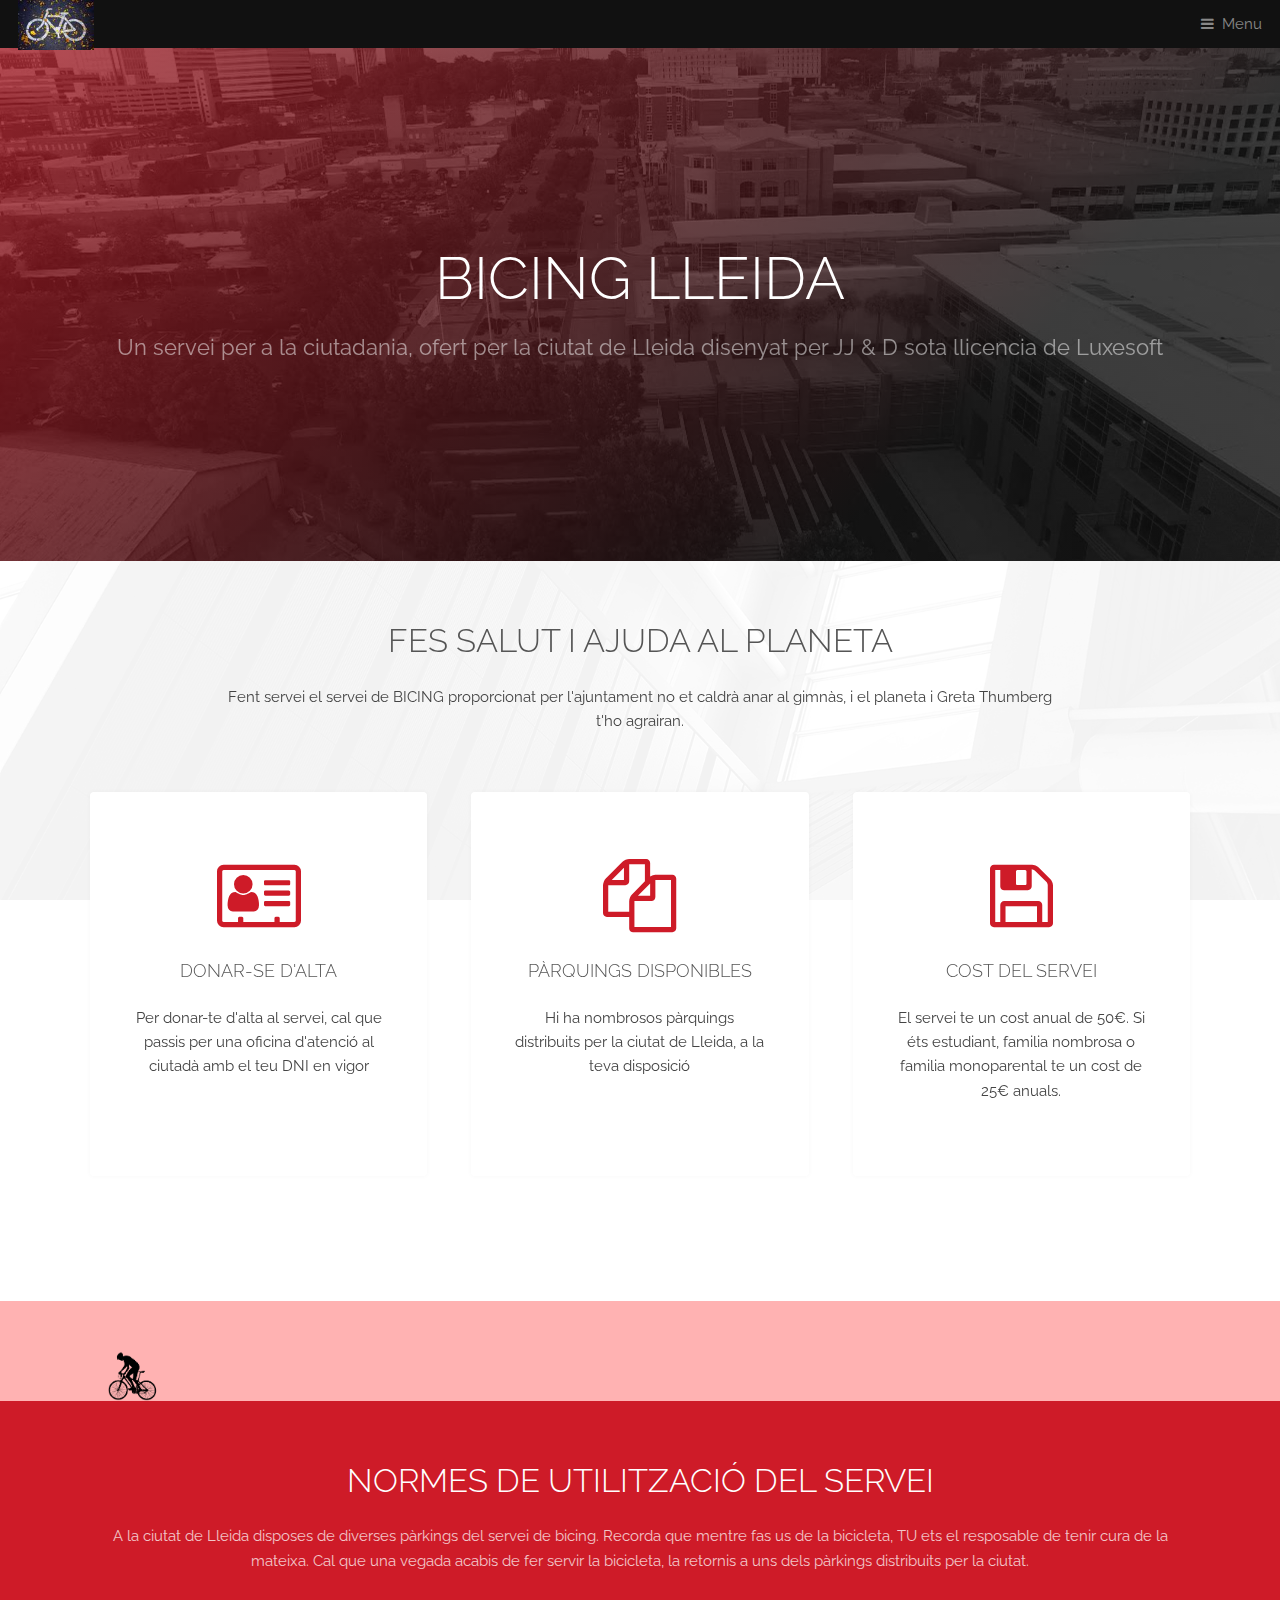
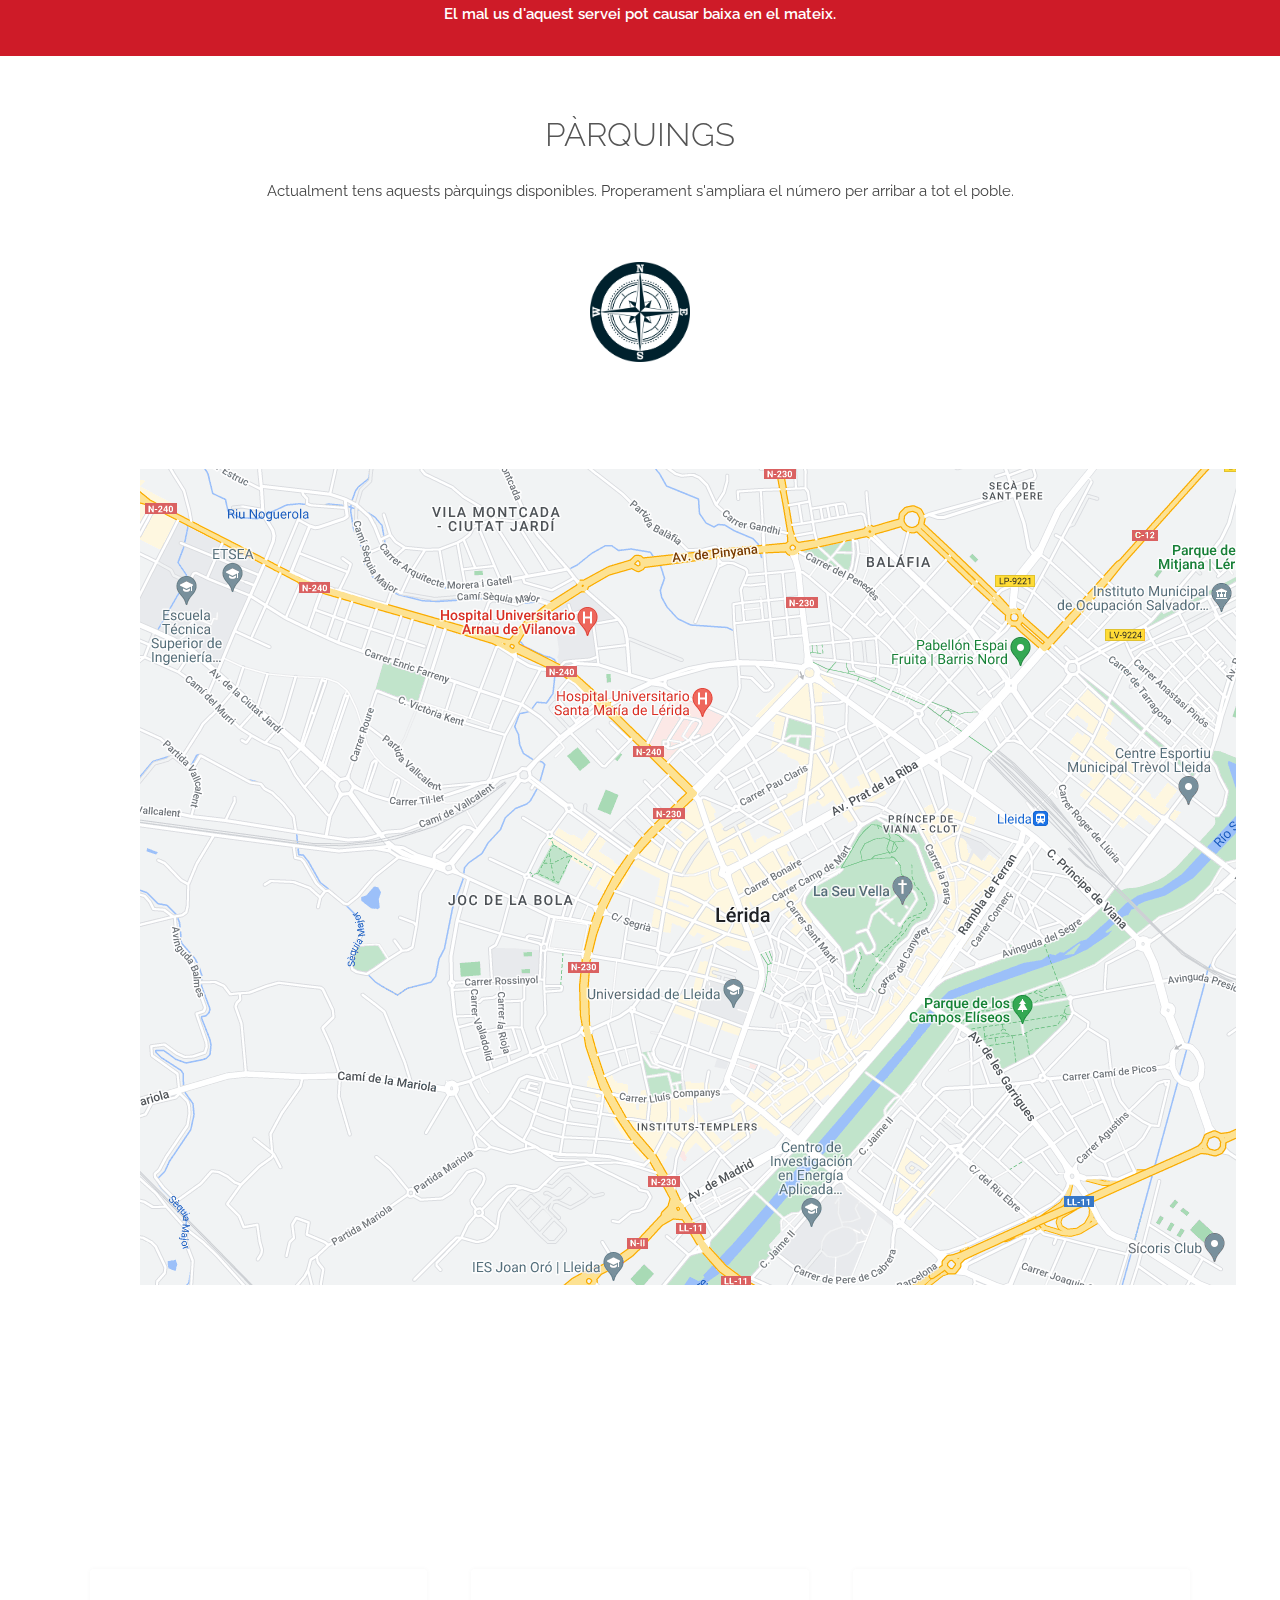
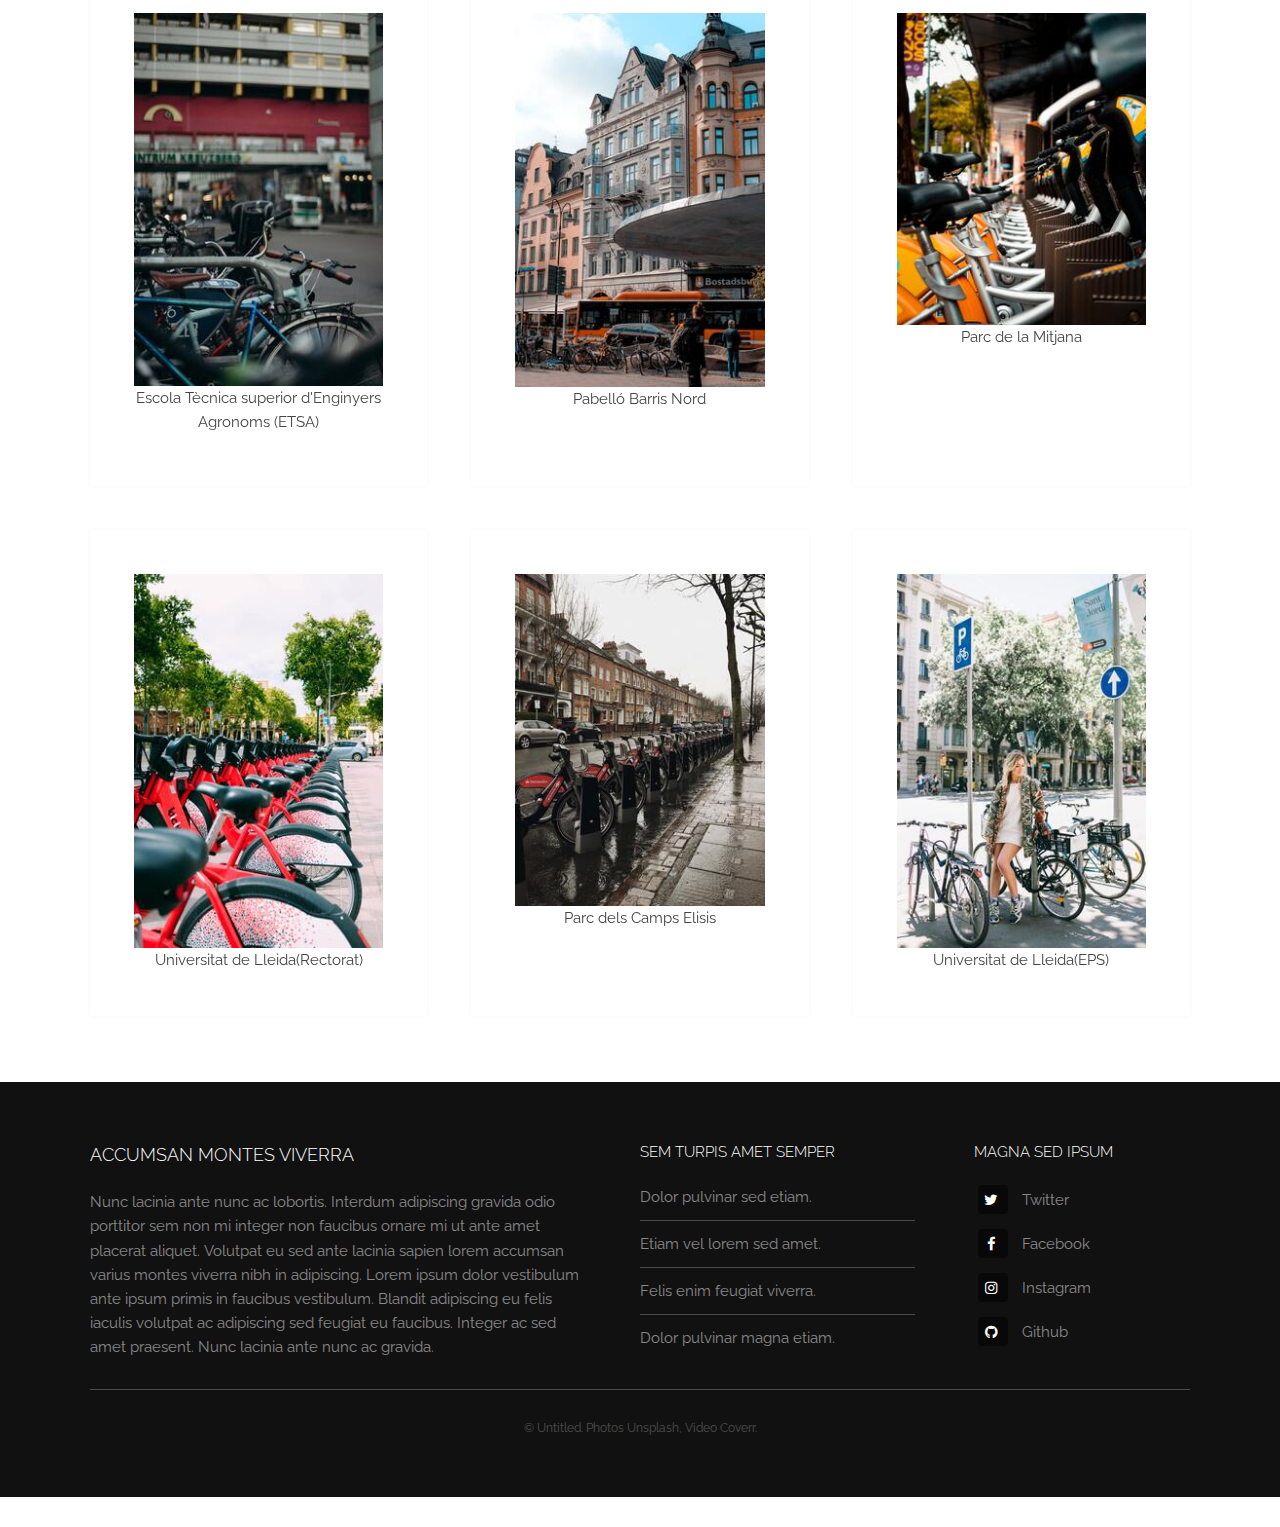
==== Industrious/index.html @ e955610b "canvi margin" ====
<!DOCTYPE HTML>
<!--
	Industrious by TEMPLATED
	templated.co @templatedco
	Released for free under the Creative Commons Attribution 3.0 license (templated.co/license)
-->
<html>
	<head>
		<title>BICING LLEIDA</title>
		<meta charset="utf-8" />
		<meta name="viewport" content="width=device-width, initial-scale=1, user-scalable=no" />
		<meta name="description" content="" />
		<meta name="keywords" content="" />
		<link rel="stylesheet" href="assets/css/main.css" />
	</head>
	<body class="is-preload" onmousemove="moure(event)" >

		<!-- Header -->
			<header id="header">
				<a class="logo" href="index.html"><img src="images/logo1.jpg" height="50px"/></a>
				
				<nav>
					<a href="#menu">Menu</a>
				</nav>
			</header>
			


		<!-- Nav -->
			<nav id="menu">
				<ul class="links">
					<li><a href=#banner>Inici</a></li>
					<li><a href="#desc">Descripció</a></li>
					<li><a href="#cta">Normes</a></li>
					<li><a href="#parking">Pàrkings</a></li>
				</ul>
			</nav>

		<!-- Banner -->
			<section id="banner">
				<div class="inner">
					<h1>BICING LLEIDA</h1>
					<p>Un servei per a la ciutadania, ofert per la ciutat de Lleida disenyat per JJ & D sota llicencia de Luxesoft</p>
				</div>
				<video autoplay loop muted playsinline src="images/banner.mp4"></video>
			</section>

		<!-- Highlights -->
			<section class="wrapper" id="desc">
				<div class="inner">
					<header class="special">
						<h2>FES SALUT I AJUDA AL PLANETA</h2>
						<p>Fent servei el servei de BICING proporcionat per l'ajuntament no et caldrà anar al gimnàs, i el planeta i Greta Thumberg t'ho agrairan.</p>
					</header>
					<div class="highlights">
						<section>
							<div class="content">
								<header>
									<a href="#" class="icon fa-vcard-o"><span class="label">Icon</span></a>
									<h3>DONAR-SE D'ALTA</h3>
								</header>
								<p>Per donar-te d'alta al servei, cal que passis per una oficina d'atenció al ciutadà amb el teu DNI en vigor</p>
							</div>
						</section>
						<section>
							<div class="content">
								<header>
									<a href="#" class="icon fa-files-o"><span class="label">Icon</span></a>
									<h3>PÀRQUINGS DISPONIBLES</h3>
								</header>
								<p>Hi ha nombrosos pàrquings distribuits per la ciutat de Lleida, a la teva disposició</p>
							</div>
						</section>
						<section>
							<div class="content">
								<header>
									<a href="#" class="icon fa-floppy-o"><span class="label">Icon</span></a>
									<h3>COST DEL SERVEI</h3>
								</header>
								<p>El servei te un cost anual de 50€. Si éts estudiant, familia nombrosa o familia monoparental te un cost de 25€ anuals.</p>
							</div>
						</section>
						
					</div>
				</div>
			</section>

		<!-- CTA -->
			
	
				
			
			<section  class="wrapper">
				<div class="bici">
					
					<img src="images/pngwing.com.png" height="50px" id="bici">
				</div>
			<section id="cta" class="wrapper">
				
				<div class="inner">
					<h2>NORMES DE UTILITZACIÓ DEL SERVEI</h2>
					<p>A la ciutat de Lleida disposes de diverses pàrkings del servei de bicing. Recorda que mentre fas us de la bicicleta, TU ets el resposable de tenir cura de la mateixa. Cal que una vegada acabis de fer servir la bicicleta, la retornis a uns dels pàrkings distribuits per la ciutat. </p>
					<strong>El mal us d'aquest servei pot causar baixa en el mateix.</strong>
				</div>
			</section>

		<!-- Testimonials -->
			<section class="wrapper" id="parking">
				<div class="inner" id="mirar">
					<header class="special">
						<h2>Pàrquings</h2>
						<p>Actualment tens aquests pàrquings disponibles. Properament s'ampliara el número per arribar a tot el poble.</p>
					</header>
					


				
					<!-- Bruixola  -->
					<div class='center-screen'>
						<div id="compass">
							<img src="images/compass.png" height="100px" width="100px" id="fotocompass">
							<script>
								var imagen = document.getElementById('fotocompass');
							
								window.addEventListener('mousemove', function(event) {
								  var x = event.clientX - imagen.offsetLeft - imagen.offsetWidth/2;
								  var y = event.clientY - imagen.offsetTop - imagen.offsetHeight/2;
							
								  var angulo = Math.atan2(y, x) * 180 / Math.PI;
								  imagen.style.transform = 'rotate(' + angulo + 'deg)';
								});
							  </script>
						</div>
					</div>


					<div class="center-screen" style="margin: 100px;">
						<div class="container">
							<img class="img1" src="images/mapabuit.png">
							<img class="img2" src="images/mapaparquings.png">
							<img class="crossfade" src="images/mapaparquings.png">
						  </div>
						  
						  <!-- JavaScript code -->
						  <script>
							const container = document.querySelector('.container');
							const img1 = container.querySelector('.img1');
							const img2 = container.querySelector('.img2');
							const crossfade = container.querySelector('.crossfade');
							const originalSrc = crossfade.src;
							const newSrc = 'images/mapaparquings.';
						  
							container.addEventListener('mouseenter', function() {
							  img1.style.opacity = 0;
							  img2.style.opacity = 1;
							});
						  
							container.addEventListener('mouseleave', function() {
							  img1.style.opacity = 1;
							  img2.style.opacity = 0;
							  setTimeout(function() {
								if (img1.style.opacity == 0) {
								  crossfade.src = newSrc;
								} else {
								  crossfade.src = originalSrc;
								}
							  }, 250);
							});
						  </script>
					</div>

					<div class="testimonials">
						<section>
							<div class="content">
								
								<div class="image1">
									
									<img src="images/pexels-cottonbro-studio-4542841.jpg" alt="" />
									<div class="overlay"></div>
								
								<div class="author">
									
								</div>
								<p style="text-align: center;">Escola Tècnica superior d'Enginyers Agronoms (ETSA)</p>
							</div>
						</section>
						<section>
							<div class="content">
								
								<div class="image2">
									<img src="images/pexels-alexey-makarov-2385879.jpg" alt="" />
								
								<div class="author">
										
								</div>
								<p style="text-align: center;">Pabelló Barris Nord</p>
							</div>
						</section>
						<section>
							<div class="content">
								
								<div class="image3">
									<img src="images/pexels-nathan-salt-2310261 (1).jpg" alt="" />
								
								<div class="author">
									
								</div>
								<p style="text-align: center;">Parc de la Mitjana</p>
							</div>
						</section>
						<section>
							<div class="content">
								
								<div class="image4">
									<img src="images/pexels-adrien-olichon-2736216.jpg" alt="" />
								
								<div class="author">
									
								</div>
								<p style="text-align: center;">Universitat de Lleida(Rectorat)</p>
							</div>
						</section>
						<section>
							<div class="content">
								
								<div class="image5">
									<img src="images/pexels-lina-kivaka-1458742.jpg" alt="" />
								
								<div class="author">
										
								</div>
								<p style="text-align: center;">Parc dels Camps Elisis</p>
							</div>
						</section>
						<section>
							<div class="content">
								
								<div class="image6">
									<img src="images/pexels-leeloo-thefirst-5026486.jpg" alt="" />
								
								<div class="author">
									
								</div>
								<p style="text-align: center;">Universitat de Lleida(EPS)</p>
							</div>
						</section>
					</div>
				</div>
			</section>

		<!-- Footer -->
			<footer id="footer">
				<div class="inner">
					<div class="content">
						<section>
							<h3>Accumsan montes viverra</h3>
							<p>Nunc lacinia ante nunc ac lobortis. Interdum adipiscing gravida odio porttitor sem non mi integer non faucibus ornare mi ut ante amet placerat aliquet. Volutpat eu sed ante lacinia sapien lorem accumsan varius montes viverra nibh in adipiscing. Lorem ipsum dolor vestibulum ante ipsum primis in faucibus vestibulum. Blandit adipiscing eu felis iaculis volutpat ac adipiscing sed feugiat eu faucibus. Integer ac sed amet praesent. Nunc lacinia ante nunc ac gravida.</p>
						</section>
						<section>
							<h4>Sem turpis amet semper</h4>
							<ul class="alt">
								<li><a href="#">Dolor pulvinar sed etiam.</a></li>
								<li><a href="#">Etiam vel lorem sed amet.</a></li>
								<li><a href="#">Felis enim feugiat viverra.</a></li>
								<li><a href="#">Dolor pulvinar magna etiam.</a></li>
							</ul>
						</section>
						<section>
							<h4>Magna sed ipsum</h4>
							<ul class="plain">
								<li><a href="#"><i class="icon fa-twitter">&nbsp;</i>Twitter</a></li>
								<li><a href="#"><i class="icon fa-facebook">&nbsp;</i>Facebook</a></li>
								<li><a href="#"><i class="icon fa-instagram">&nbsp;</i>Instagram</a></li>
								<li><a href="#"><i class="icon fa-github">&nbsp;</i>Github</a></li>
							</ul>
						</section>
					</div>
					<div class="copyright">
						&copy; Untitled. Photos <a href="https://unsplash.co">Unsplash</a>, Video <a href="https://coverr.co">Coverr</a>.
					</div>
				</div>
			</footer>

		<!-- Scripts -->
			<script src="assets/js/jquery.min.js"></script>
			<script src="assets/js/browser.min.js"></script>
			<script src="assets/js/breakpoints.min.js"></script>
			<script src="assets/js/util.js"></script>
			<script src="assets/js/bike.js"></script>
			<script src="assets/js/main.js"></script>

	</body>
</html>
---- Industrious/assets/css/main.css ----
@import url(font-awesome.min.css);
@import url("https://fonts.googleapis.com/css?family=Raleway:200,300,400,500,600");
/*
	Industrious by TEMPLATED
	templated.co @templatedco
	Released for free under the Creative Commons Attribution 3.0 license (templated.co/license)
*/
/* Basic */
@-ms-viewport {
  width: device-width; }
body {
  -ms-overflow-style: scrollbar; }

@media screen and (max-width: 480px) {
  html, body {
    min-width: 320px; } }
html {
  box-sizing: border-box; }

*, *:before, *:after {
  box-sizing: inherit; }

body {
  background: #ffffff; }
  body.is-preload *, body.is-preload *:before, body.is-preload *:after {
    -moz-animation: none !important;
    -webkit-animation: none !important;
    -ms-animation: none !important;
    animation: none !important;
    -moz-transition: none !important;
    -webkit-transition: none !important;
    -ms-transition: none !important;
    transition: none !important; }

html, body, div, span, applet, object,
iframe, h1, h2, h3, h4, h5, h6, p, blockquote,
pre, a, abbr, acronym, address, big, cite,
code, del, dfn, em, img, ins, kbd, q, s, samp,
small, strike, strong, sub, sup, tt, var, b,
u, i, center, dl, dt, dd, ol, ul, li, fieldset,
form, label, legend, table, caption, tbody,
tfoot, thead, tr, th, td, article, aside,
canvas, details, embed, figure, figcaption,
footer, header, hgroup, menu, nav, output, ruby,
section, summary, time, mark, audio, video {
  margin: 0;
  padding: 0;
  border: 0;
  font-size: 100%;
  font: inherit;
  vertical-align: baseline; }

article, aside, details, figcaption, figure,
footer, header, hgroup, menu, nav, section {
  display: block; }

body {
  line-height: 1; }

ol, ul {
  list-style: none; }

blockquote, q {
  quotes: none; }
  blockquote:before, blockquote:after, q:before, q:after {
    content: '';
    content: none; }

table {
  border-collapse: collapse;
  border-spacing: 0; }

body {
  -webkit-text-size-adjust: none; }

mark {
  background-color: transparent;
  color: inherit; }

input::-moz-focus-inner {
  border: 0;
  padding: 0; }

input, select, textarea {
  -moz-appearance: none;
  -webkit-appearance: none;
  -ms-appearance: none;
  appearance: none; }

/* Typography */
html {
  font-size: 13pt; }
  @media screen and (max-width: 1680px) {
    html {
      font-size: 11pt; } }
  @media screen and (max-width: 980px) {
    html {
      font-size: 12pt; } }
  @media screen and (max-width: 480px) {
    html {
      font-size: 11pt; } }

body {
  background-color: #ffffff;
  color: #444444; }

body, input, select, textarea {
  font-family: "Raleway", Arial, Helvetica, sans-serif;
  font-weight: 400;
  font-size: 1rem;
  line-height: 1.65; }

a {
  -moz-transition: color 0.2s ease-in-out;
  -webkit-transition: color 0.2s ease-in-out;
  -ms-transition: color 0.2s ease-in-out;
  transition: color 0.2s ease-in-out;
  text-decoration: underline; }
  a:hover {
    text-decoration: none; }

strong, b {
  font-weight: 600; }

em, i {
  font-style: italic; }

p {
  margin: 0 0 2rem 0; }

header.special {
  text-align: center;
  margin-bottom: 4rem; }
  header.special p {
    max-width: 75%;
    margin-left: auto;
    margin-right: auto; }

h1, h2, h3, h4, h5, h6 {
  font-weight: 300;
  line-height: 1.5;
  text-transform: uppercase;
  margin: 0 0 1.5rem 0; }
  h1 a, h2 a, h3 a, h4 a, h5 a, h6 a {
    color: inherit;
    text-decoration: none; }

h1 {
  font-size: 3rem;
  line-height: 1.2; }

h2 {
  font-size: 2.25rem;
  line-height: 1.3; }

h3 {
  font-size: 1.25rem; }

h4 {
  font-size: 1rem; }

h5 {
  font-size: 0.9rem; }

h6 {
  font-size: 0.7rem; }

@media screen and (max-width: 736px) {
  h1 {
    font-size: 2.75rem;
    line-height: 1.3; }

  h2 {
    font-size: 1.75rem;
    line-height: 1.5; }

  h3 {
    font-size: 1.25rem; } }
sub {
  font-size: 0.8rem;
  position: relative;
  top: 0.5rem; }

sup {
  font-size: 0.8rem;
  position: relative;
  top: -0.5rem; }

blockquote {
  border-left: solid 0.5rem;
  font-style: italic;
  margin: 0 0 2rem 0;
  padding: 1rem 0 1rem 2rem; }

code {
  border-radius: 4px;
  border: solid 1px;
  font-family: "Courier New", monospace;
  font-size: 0.9rem;
  margin: 0 0.25rem;
  padding: 0.25rem 0.65rem; }

pre {
  -webkit-overflow-scrolling: touch;
  font-family: "Courier New", monospace;
  font-size: 0.9rem;
  margin: 0 0 2rem 0; }
  pre code {
    display: block;
    line-height: 1.75;
    padding: 1rem 1.5rem;
    overflow-x: auto; }

hr {
  border: 0;
  border-bottom: solid 1px;
  margin: 2rem 0; }
  hr.major {
    margin: 4rem 0; }

input, select, textarea {
  color: #555555; }

a {
  color: #ce1b28; }

strong, b {
  color: #555555; }

h1, h2, h3, h4, h5, h6 {
  color: #555555; }

blockquote {
  border-left-color: rgba(0, 0, 0, 0.25); }

code {
  background: rgba(0, 0, 0, 0.075);
  border-color: rgba(0, 0, 0, 0.25); }

hr {
  border-bottom-color: rgba(0, 0, 0, 0.25); }

/* Inner */
.inner {
  margin: 0 auto;
  width: 75rem;
  max-width: calc(100% - 6rem); }
  @media screen and (max-width: 480px) {
    .inner {
      max-width: calc(100% - 3rem); } }

/* Button */
input[type="submit"],
input[type="reset"],
input[type="button"],
button,
.button {
  -moz-appearance: none;
  -webkit-appearance: none;
  -ms-appearance: none;
  appearance: none;
  -moz-transition: background-color 0.2s ease-in-out, box-shadow 0.2s ease-in-out, color 0.2s ease-in-out;
  -webkit-transition: background-color 0.2s ease-in-out, box-shadow 0.2s ease-in-out, color 0.2s ease-in-out;
  -ms-transition: background-color 0.2s ease-in-out, box-shadow 0.2s ease-in-out, color 0.2s ease-in-out;
  transition: background-color 0.2s ease-in-out, box-shadow 0.2s ease-in-out, color 0.2s ease-in-out;
  border: 0;
  border-radius: 4px;
  cursor: pointer;
  display: inline-block;
  font-weight: 600;
  height: 3.25rem;
  line-height: 3.25rem;
  padding: 0 1.75rem;
  text-align: center;
  text-decoration: none;
  white-space: nowrap; }
  input[type="submit"].small,
  input[type="reset"].small,
  input[type="button"].small,
  button.small,
  .button.small {
    font-size: 0.8rem;
    height: 2.4375rem;
    line-height: 2.4375rem;
    padding: 0 1.25rem; }
  input[type="submit"].large,
  input[type="reset"].large,
  input[type="button"].large,
  button.large,
  .button.large {
    font-size: 1.35rem;
    height: 4.0625rem;
    line-height: 4.0625rem;
    padding: 0 2rem; }
  input[type="submit"].wide,
  input[type="reset"].wide,
  input[type="button"].wide,
  button.wide,
  .button.wide {
    min-width: 13rem; }
  input[type="submit"].icon:before,
  input[type="reset"].icon:before,
  input[type="button"].icon:before,
  button.icon:before,
  .button.icon:before {
    margin-right: 0.5rem; }
  input[type="submit"].fit,
  input[type="reset"].fit,
  input[type="button"].fit,
  button.fit,
  .button.fit {
    width: 100%; }
  input[type="submit"].disabled, input[type="submit"]:disabled,
  input[type="reset"].disabled,
  input[type="reset"]:disabled,
  input[type="button"].disabled,
  input[type="button"]:disabled,
  button.disabled,
  button:disabled,
  .button.disabled,
  .button:disabled {
    pointer-events: none;
    opacity: 0.25; }

input[type="submit"],
input[type="reset"],
input[type="button"],
button,
.button {
  background-color: transparent;
  box-shadow: inset 0 0 0 1px #555555;
  color: #555555 !important; }
  input[type="submit"]:hover,
  input[type="reset"]:hover,
  input[type="button"]:hover,
  button:hover,
  .button:hover {
    box-shadow: inset 0 0 0 1px #ce1b28;
    color: #ce1b28 !important; }
    input[type="submit"]:hover:active,
    input[type="reset"]:hover:active,
    input[type="button"]:hover:active,
    button:hover:active,
    .button:hover:active {
      background-color: rgba(206, 27, 40, 0.25); }
  input[type="submit"].primary,
  input[type="reset"].primary,
  input[type="button"].primary,
  button.primary,
  .button.primary {
    box-shadow: none;
    background-color: #ce1b28;
    color: #ffffff !important; }
    input[type="submit"].primary:hover,
    input[type="reset"].primary:hover,
    input[type="button"].primary:hover,
    button.primary:hover,
    .button.primary:hover {
      background-color: #e2212f;
      box-shadow: none; }
      input[type="submit"].primary:hover:active,
      input[type="reset"].primary:hover:active,
      input[type="button"].primary:hover:active,
      button.primary:hover:active,
      .button.primary:hover:active {
        background-color: #b71824; }

/* Form */
form {
  margin: 0 0 2rem 0; }

input[type="text"],
input[type="password"],
input[type="email"],
input[type="tel"],
input[type="search"],
input[type="url"],
select,
textarea {
  -moz-appearance: none;
  -webkit-appearance: none;
  -ms-appearance: none;
  appearance: none;
  border-radius: 4px;
  border: none;
  border: solid 1px;
  color: inherit;
  display: block;
  outline: 0;
  padding: 0 1rem;
  text-decoration: none;
  width: 100%; }
  input[type="text"]:invalid,
  input[type="password"]:invalid,
  input[type="email"]:invalid,
  input[type="tel"]:invalid,
  input[type="search"]:invalid,
  input[type="url"]:invalid,
  select:invalid,
  textarea:invalid {
    box-shadow: none; }

label {
  display: block;
  font-size: 1rem;
  font-weight: 600;
  margin: 0 0 1rem 0; }

input[type="text"],
input[type="password"],
input[type="email"],
input[type="tel"],
input[type="search"],
input[type="url"] {
  height: 3.25rem; }

select {
  background-size: 1.25rem;
  background-repeat: no-repeat;
  background-position: calc(100% - 1rem) center;
  height: 3.25rem;
  padding-right: 3.25rem;
  text-overflow: ellipsis; }
  select:focus::-ms-value {
    background-color: transparent; }
  select::-ms-expand {
    display: none; }

textarea {
  padding: 0.75rem 1rem; }

input[type="checkbox"],
input[type="radio"] {
  -moz-appearance: none;
  -webkit-appearance: none;
  -ms-appearance: none;
  appearance: none;
  display: block;
  float: left;
  margin-right: -2rem;
  opacity: 0;
  width: 1rem;
  z-index: -1; }
  input[type="checkbox"] + label,
  input[type="radio"] + label {
    text-decoration: none;
    cursor: pointer;
    display: inline-block;
    font-size: 1rem;
    font-weight: 400;
    padding-left: 2.825rem;
    padding-right: 0.875rem;
    position: relative; }
    input[type="checkbox"] + label:before,
    input[type="radio"] + label:before {
      -moz-osx-font-smoothing: grayscale;
      -webkit-font-smoothing: antialiased;
      font-family: FontAwesome;
      font-style: normal;
      font-weight: normal;
      text-transform: none !important; }
    input[type="checkbox"] + label:before,
    input[type="radio"] + label:before {
      border-radius: 4px;
      border: solid 1px;
      content: '';
      display: inline-block;
      height: 1.95rem;
      left: 0;
      line-height: 1.86875rem;
      position: absolute;
      text-align: center;
      top: -0.1625rem;
      width: 1.95rem; }
  input[type="checkbox"]:checked + label:before,
  input[type="radio"]:checked + label:before {
    content: '\f00c'; }

input[type="checkbox"] + label:before {
  border-radius: 4px; }

input[type="radio"] + label:before {
  border-radius: 100%; }

::-webkit-input-placeholder {
  opacity: 1.0; }

:-moz-placeholder {
  opacity: 1.0; }

::-moz-placeholder {
  opacity: 1.0; }

:-ms-input-placeholder {
  opacity: 1.0; }

label {
  color: #555555; }

input[type="text"],
input[type="password"],
input[type="email"],
input[type="tel"],
input[type="search"],
input[type="url"],
select,
textarea {
  background-color: rgba(0, 0, 0, 0.075);
  border-color: rgba(0, 0, 0, 0.25); }
  input[type="text"]:focus,
  input[type="password"]:focus,
  input[type="email"]:focus,
  input[type="tel"]:focus,
  input[type="search"]:focus,
  input[type="url"]:focus,
  select:focus,
  textarea:focus {
    border-color: #ce1b28;
    box-shadow: 0 0 0 1px #ce1b28; }

select {
  background-image: url("data:image/svg+xml;charset=utf8,%3Csvg xmlns='http://www.w3.org/2000/svg' width='40' height='40' preserveAspectRatio='none' viewBox='0 0 40 40'%3E%3Cpath d='M9.4,12.3l10.4,10.4l10.4-10.4c0.2-0.2,0.5-0.4,0.9-0.4c0.3,0,0.6,0.1,0.9,0.4l3.3,3.3c0.2,0.2,0.4,0.5,0.4,0.9 c0,0.4-0.1,0.6-0.4,0.9L20.7,31.9c-0.2,0.2-0.5,0.4-0.9,0.4c-0.3,0-0.6-0.1-0.9-0.4L4.3,17.3c-0.2-0.2-0.4-0.5-0.4-0.9 c0-0.4,0.1-0.6,0.4-0.9l3.3-3.3c0.2-0.2,0.5-0.4,0.9-0.4S9.1,12.1,9.4,12.3z' fill='rgba(0, 0, 0, 0.25)' /%3E%3C/svg%3E"); }
  select option {
    color: #444444;
    background-color: #ffffff; }

input[type="checkbox"] + label,
input[type="radio"] + label {
  color: #444444; }
  input[type="checkbox"] + label:before,
  input[type="radio"] + label:before {
    background: rgba(0, 0, 0, 0.075);
    border-color: rgba(0, 0, 0, 0.25); }
input[type="checkbox"]:checked + label:before,
input[type="radio"]:checked + label:before {
  background-color: #ce1b28;
  border-color: #ce1b28;
  color: #ffffff; }
input[type="checkbox"]:focus + label:before,
input[type="radio"]:focus + label:before {
  border-color: #ce1b28;
  box-shadow: 0 0 0 1px #ce1b28; }

::-webkit-input-placeholder {
  color: #bbbbbb !important; }

:-moz-placeholder {
  color: #bbbbbb !important; }

::-moz-placeholder {
  color: #bbbbbb !important; }

:-ms-input-placeholder {
  color: #bbbbbb !important; }

/* List */
ol {
  list-style: decimal;
  margin: 0 0 2rem 0;
  padding-left: 1.25rem; }
  ol li {
    padding-left: 0.25rem; }

ul {
  list-style: disc;
  margin: 0 0 2rem 0;
  padding-left: 1rem; }
  ul li {
    padding-left: 0.325rem; }
  ul.plain {
    list-style: none;
    padding-left: 0; }
    ul.plain li {
      margin-bottom: 1rem; }
      ul.plain li .icon {
        border-radius: 4px;
        color: #ffffff;
        display: inline-block;
        margin-right: 1rem;
        text-align: center;
        width: 2rem;
        height: 2rem;
        line-height: 2rem;
        background: rgba(0, 0, 0, 0.5); }
  ul.alt {
    list-style: none;
    padding-left: 0; }
    ul.alt li {
      border-top: solid 1px;
      padding: 0.75rem 0; }
      ul.alt li:first-child {
        border-top: 0;
        padding-top: 0; }
      ul.alt li:last-child {
        padding-bottom: 0; }

dl {
  margin: 0 0 2rem 0; }
  dl dt {
    display: block;
    font-weight: 600;
    margin: 0 0 1rem 0; }
  dl dd {
    margin-left: 1.5rem; }

ul.alt li {
  border-top-color: rgba(0, 0, 0, 0.25); }

/* Table */
.table-wrapper {
  -webkit-overflow-scrolling: touch;
  overflow-x: auto; }

table {
  margin: 0 0 2rem 0;
  width: 100%; }
  table tbody tr {
    border: solid 1px;
    border-left: 0;
    border-right: 0; }
  table td {
    padding: 0.75rem 0.75rem; }
  table th {
    font-size: 0.9rem;
    font-weight: 600;
    padding: 0 0.75rem 0.75rem 0.75rem;
    text-align: left; }
  table thead {
    border-bottom: solid 2px; }
  table tfoot {
    border-top: solid 2px; }
  table.alt {
    border-collapse: separate; }
    table.alt tbody tr td {
      border: solid 1px;
      border-left-width: 0;
      border-top-width: 0; }
      table.alt tbody tr td:first-child {
        border-left-width: 1px; }
    table.alt tbody tr:first-child td {
      border-top-width: 1px; }
    table.alt thead {
      border-bottom: 0; }
    table.alt tfoot {
      border-top: 0; }

table tbody tr {
  border-color: rgba(0, 0, 0, 0.25); }
  table tbody tr:nth-child(2n + 1) {
    background-color: rgba(0, 0, 0, 0.075); }
table th {
  color: #555555; }
table thead {
  border-bottom-color: rgba(0, 0, 0, 0.25); }
table tfoot {
  border-top-color: rgba(0, 0, 0, 0.25); }
table.alt tbody tr td {
  border-color: rgba(0, 0, 0, 0.25); }

/* Highlights */
.highlights {
  width: 100%;
  margin: 2.5rem 0;
  display: -moz-flex;
  display: -webkit-flex;
  display: -ms-flex;
  display: flex;
  -moz-flex-wrap: wrap;
  -webkit-flex-wrap: wrap;
  -ms-flex-wrap: wrap;
  flex-wrap: wrap;
  -moz-align-items: -moz-stretch;
  -webkit-align-items: -webkit-stretch;
  -ms-align-items: -ms-stretch;
  align-items: stretch; }
  .highlights > * {
    -moz-flex-shrink: 1;
    -webkit-flex-shrink: 1;
    -ms-flex-shrink: 1;
    flex-shrink: 1;
    -moz-flex-grow: 0;
    -webkit-flex-grow: 0;
    -ms-flex-grow: 0;
    flex-grow: 0; }
  .highlights > * {
    width: 33.3333333333%; }
  .highlights > * {
    padding: 1.5rem;
    width: calc(33.3333333333% + 1rem); }
  .highlights > :nth-child(-n + 3) {
    padding-top: 0; }
  .highlights > :nth-last-child(-n + 3) {
    padding-bottom: 0; }
  .highlights > :nth-child(3n + 1) {
    padding-left: 0; }
  .highlights > :nth-child(3n) {
    padding-right: 0; }
  .highlights > :nth-child(3n + 1),
  .highlights > :nth-child(3n) {
    width: calc(33.3333333333% + -0.5rem); }
  .highlights .content {
    border-radius: 4px;
    height: 100%;
    padding: 3rem;
    text-align: center; }
    .highlights .content .icon {
      font-size: 5rem; }
  .highlights > div > :last-child {
    margin-bottom: 0; }
  @media screen and (max-width: 980px) {
    .highlights > * {
      width: 50%; }
    .highlights > * {
      padding: 1rem;
      width: calc(33.3333333333% + 0.6666666667rem); }
    .highlights > :nth-child(-n + 3) {
      padding-top: 1rem; }
    .highlights > :nth-last-child(-n + 3) {
      padding-bottom: 1rem; }
    .highlights > :nth-child(3n + 1) {
      padding-left: 1rem; }
    .highlights > :nth-child(3n) {
      padding-right: 1rem; }
    .highlights > :nth-child(3n + 1),
    .highlights > :nth-child(3n) {
      padding: 1rem;
      width: calc(50% + 1rem); }
    .highlights > * {
      padding: 1rem;
      width: calc(50% + 1rem); }
    .highlights > :nth-child(-n + 2) {
      padding-top: 0; }
    .highlights > :nth-last-child(-n + 2) {
      padding-bottom: 0; }
    .highlights > :nth-child(2n + 1) {
      padding-left: 0; }
    .highlights > :nth-child(2n) {
      padding-right: 0; }
    .highlights > :nth-child(2n + 1),
    .highlights > :nth-child(2n) {
      width: calc(50% + 0rem); }
    .highlights .content {
      padding: 2rem; } }
  @media screen and (max-width: 736px) {
    .highlights > * {
      width: 100%; }
    .highlights > * {
      padding: 1rem;
      width: calc(33.3333333333% + 0.6666666667rem); }
    .highlights > :nth-child(-n + 3) {
      padding-top: 1rem; }
    .highlights > :nth-last-child(-n + 3) {
      padding-bottom: 1rem; }
    .highlights > :nth-child(3n + 1) {
      padding-left: 1rem; }
    .highlights > :nth-child(3n) {
      padding-right: 1rem; }
    .highlights > :nth-child(3n + 1),
    .highlights > :nth-child(3n) {
      padding: 1rem;
      width: calc(100% + 2rem); }
    .highlights > * {
      padding: 1rem;
      width: calc(50% + 1rem); }
    .highlights > :nth-child(-n + 2) {
      padding-top: 1rem; }
    .highlights > :nth-last-child(-n + 2) {
      padding-bottom: 1rem; }
    .highlights > :nth-child(2n + 1) {
      padding-left: 1rem; }
    .highlights > :nth-child(2n) {
      padding-right: 1rem; }
    .highlights > :nth-child(2n + 1),
    .highlights > :nth-child(2n) {
      padding: 1rem;
      width: calc(100% + 2rem); }
    .highlights > * {
      padding: 1rem;
      width: calc(100% + 2rem); }
    .highlights > :nth-child(-n + 1) {
      padding-top: 0; }
    .highlights > :nth-last-child(-n + 1) {
      padding-bottom: 0; }
    .highlights > :nth-child(1n + 1) {
      padding-left: 0; }
    .highlights > :nth-child(1n) {
      padding-right: 0; }
    .highlights > :nth-child(1n + 1),
    .highlights > :nth-child(1n) {
      width: calc(100% + 1rem); } }

.highlights .content {
  background: #ffffff;
  box-shadow: 0px 0px 4px 1px rgba(0, 0, 0, 0.025); }

/* Testimonials */
.testimonials {
  margin: 2.5rem 0;
  width: 100%;
  display: -moz-flex;
  display: -webkit-flex;
  display: -ms-flex;
  display: flex;
  -moz-flex-wrap: wrap;
  -webkit-flex-wrap: wrap;
  -ms-flex-wrap: wrap;
  flex-wrap: wrap;
  -moz-align-items: -moz-stretch;
  -webkit-align-items: -webkit-stretch;
  -ms-align-items: -ms-stretch;
  align-items: stretch; }
  .testimonials > * {
    -moz-flex-shrink: 1;
    -webkit-flex-shrink: 1;
    -ms-flex-shrink: 1;
    flex-shrink: 1;
    -moz-flex-grow: 0;
    -webkit-flex-grow: 0;
    -ms-flex-grow: 0;
    flex-grow: 0; }
  .testimonials > * {
    width: 33.3333333333%; }
  .testimonials > * {
    padding: 1.5rem;
    width: calc(33.3333333333% + 1rem); }
  .testimonials > :nth-child(-n + 3) {
    padding-top: 0; }
  .testimonials > :nth-last-child(-n + 3) {
    padding-bottom: 0; }
  .testimonials > :nth-child(3n + 1) {
    padding-left: 0; }
  .testimonials > :nth-child(3n) {
    padding-right: 0; }
  .testimonials > :nth-child(3n + 1),
  .testimonials > :nth-child(3n) {
    width: calc(33.3333333333% + -0.5rem); }
  .testimonials .content {
    border-radius: 4px;
    height: 100%;
    padding: 3rem; }
    .testimonials .content .author {
      display: -moz-flex;
      display: -webkit-flex;
      display: -ms-flex;
      display: flex;
      -moz-align-items: center;
      -webkit-align-items: center;
      -ms-align-items: center;
      align-items: center; }
      .testimonials .content .author blockquote {
        margin: 0; }
      .testimonials .content .author .image {
        margin-right: 2rem;
        width: 20%; }
        .testimonials .content .author .image img {
          border-radius: 100%;
          max-width: 100%; }
    .testimonials .content .credit {
      font-size: 0.75rem; }
    .testimonials .content p:last-child {
      margin: 0; }
  .testimonials > div > :last-child {
    margin-bottom: 0; }
  @media screen and (max-width: 980px) {
    .testimonials > * {
      width: 50%; }
    .testimonials > * {
      padding: 1rem;
      width: calc(33.3333333333% + 0.6666666667rem); }
    .testimonials > :nth-child(-n + 3) {
      padding-top: 1rem; }
    .testimonials > :nth-last-child(-n + 3) {
      padding-bottom: 1rem; }
    .testimonials > :nth-child(3n + 1) {
      padding-left: 1rem; }
    .testimonials > :nth-child(3n) {
      padding-right: 1rem; }
    .testimonials > :nth-child(3n + 1),
    .testimonials > :nth-child(3n) {
      padding: 1rem;
      width: calc(50% + 1rem); }
    .testimonials > * {
      padding: 1rem;
      width: calc(50% + 1rem); }
    .testimonials > :nth-child(-n + 2) {
      padding-top: 0; }
    .testimonials > :nth-last-child(-n + 2) {
      padding-bottom: 0; }
    .testimonials > :nth-child(2n + 1) {
      padding-left: 0; }
    .testimonials > :nth-child(2n) {
      padding-right: 0; }
    .testimonials > :nth-child(2n + 1),
    .testimonials > :nth-child(2n) {
      width: calc(50% + 0rem); }
    .testimonials .content {
      padding: 2rem; } }
  @media screen and (max-width: 736px) {
    .testimonials > * {
      width: 100%; }
    .testimonials > * {
      padding: 1rem;
      width: calc(33.3333333333% + 0.6666666667rem); }
    .testimonials > :nth-child(-n + 3) {
      padding-top: 1rem; }
    .testimonials > :nth-last-child(-n + 3) {
      padding-bottom: 1rem; }
    .testimonials > :nth-child(3n + 1) {
      padding-left: 1rem; }
    .testimonials > :nth-child(3n) {
      padding-right: 1rem; }
    .testimonials > :nth-child(3n + 1),
    .testimonials > :nth-child(3n) {
      padding: 1rem;
      width: calc(100% + 2rem); }
    .testimonials > * {
      padding: 1rem;
      width: calc(50% + 1rem); }
    .testimonials > :nth-child(-n + 2) {
      padding-top: 1rem; }
    .testimonials > :nth-last-child(-n + 2) {
      padding-bottom: 1rem; }
    .testimonials > :nth-child(2n + 1) {
      padding-left: 1rem; }
    .testimonials > :nth-child(2n) {
      padding-right: 1rem; }
    .testimonials > :nth-child(2n + 1),
    .testimonials > :nth-child(2n) {
      padding: 1rem;
      width: calc(100% + 2rem); }
    .testimonials > * {
      padding: 1rem;
      width: calc(100% + 2rem); }
    .testimonials > :nth-child(-n + 1) {
      padding-top: 0; }
    .testimonials > :nth-last-child(-n + 1) {
      padding-bottom: 0; }
    .testimonials > :nth-child(1n + 1) {
      padding-left: 0; }
    .testimonials > :nth-child(1n) {
      padding-right: 0; }
    .testimonials > :nth-child(1n + 1),
    .testimonials > :nth-child(1n) {
      width: calc(100% + 1rem); } }

.testimonials .content {
  background: #ffffff;
  box-shadow: 0px 0px 4px 1px rgba(0, 0, 0, 0.025); }
  .testimonials .content .credit strong {
    color: #ce1b28; }

/* Actions */
ul.actions {
  display: -moz-flex;
  display: -webkit-flex;
  display: -ms-flex;
  display: flex;
  cursor: default;
  list-style: none;
  margin-left: -1rem;
  padding-left: 0; }
  ul.actions li {
    padding: 0 0 0 1rem;
    vertical-align: middle; }
  ul.actions.special {
    -moz-justify-content: center;
    -webkit-justify-content: center;
    -ms-justify-content: center;
    justify-content: center;
    width: calc(100% + 1rem); }
  ul.actions.stacked {
    -moz-flex-direction: column;
    -webkit-flex-direction: column;
    -ms-flex-direction: column;
    flex-direction: column;
    margin-left: 0; }
    ul.actions.stacked li {
      padding: 1.3rem 0 0 0; }
      ul.actions.stacked li:first-child {
        padding-top: 0; }
  ul.actions.fit {
    width: calc(100% + 1rem); }
    ul.actions.fit li {
      -moz-flex-grow: 1;
      -webkit-flex-grow: 1;
      -ms-flex-grow: 1;
      flex-grow: 1;
      -moz-flex-shrink: 1;
      -webkit-flex-shrink: 1;
      -ms-flex-shrink: 1;
      flex-shrink: 1;
      width: 100%; }
      ul.actions.fit li > * {
        width: 100%; }
    ul.actions.fit.stacked {
      width: 100%; }
  @media screen and (max-width: 480px) {
    ul.actions:not(.fixed) {
      -moz-flex-direction: column;
      -webkit-flex-direction: column;
      -ms-flex-direction: column;
      flex-direction: column;
      margin-left: 0;
      width: 100% !important; }
      ul.actions:not(.fixed) li {
        -moz-flex-grow: 1;
        -webkit-flex-grow: 1;
        -ms-flex-grow: 1;
        flex-grow: 1;
        -moz-flex-shrink: 1;
        -webkit-flex-shrink: 1;
        -ms-flex-shrink: 1;
        flex-shrink: 1;
        padding: 1rem 0 0 0;
        text-align: center;
        width: 100%; }
        ul.actions:not(.fixed) li > * {
          width: 100%; }
        ul.actions:not(.fixed) li:first-child {
          padding-top: 0; }
        ul.actions:not(.fixed) li input[type="submit"],
        ul.actions:not(.fixed) li input[type="reset"],
        ul.actions:not(.fixed) li input[type="button"],
        ul.actions:not(.fixed) li button,
        ul.actions:not(.fixed) li .button {
          width: 100%; }
          ul.actions:not(.fixed) li input[type="submit"].icon:before,
          ul.actions:not(.fixed) li input[type="reset"].icon:before,
          ul.actions:not(.fixed) li input[type="button"].icon:before,
          ul.actions:not(.fixed) li button.icon:before,
          ul.actions:not(.fixed) li .button.icon:before {
            margin-left: -0.5rem; } }

/* Grid */
.row {
  display: flex;
  flex-wrap: wrap;
  box-sizing: border-box; }
  .row > * {
    box-sizing: border-box; }
  .row.gtr-uniform > * > :last-child {
    margin-bottom: 0; }

.row > .imp {
  order: -1; }
.row > .col-1 {
  width: 8.3333333333%; }
.row > .off-1 {
  margin-left: 8.3333333333%; }
.row > .col-2 {
  width: 16.6666666667%; }
.row > .off-2 {
  margin-left: 16.6666666667%; }
.row > .col-3 {
  width: 25%; }
.row > .off-3 {
  margin-left: 25%; }
.row > .col-4 {
  width: 33.3333333333%; }
.row > .off-4 {
  margin-left: 33.3333333333%; }
.row > .col-5 {
  width: 41.6666666667%; }
.row > .off-5 {
  margin-left: 41.6666666667%; }
.row > .col-6 {
  width: 50%; }
.row > .off-6 {
  margin-left: 50%; }
.row > .col-7 {
  width: 58.3333333333%; }
.row > .off-7 {
  margin-left: 58.3333333333%; }
.row > .col-8 {
  width: 66.6666666667%; }
.row > .off-8 {
  margin-left: 66.6666666667%; }
.row > .col-9 {
  width: 75%; }
.row > .off-9 {
  margin-left: 75%; }
.row > .col-10 {
  width: 83.3333333333%; }
.row > .off-10 {
  margin-left: 83.3333333333%; }
.row > .col-11 {
  width: 91.6666666667%; }
.row > .off-11 {
  margin-left: 91.6666666667%; }
.row > .col-12 {
  width: 100%; }
.row > .off-12 {
  margin-left: 100%; }
.row.gtr-0 {
  margin-top: 0;
  margin-left: 0rem; }
  .row.gtr-0 > * {
    padding: 0 0 0 0rem; }
  .row.gtr-0.gtr-uniform {
    margin-top: 0rem; }
    .row.gtr-0.gtr-uniform > * {
      padding-top: 0rem; }
.row.gtr-25 {
  margin-top: 0;
  margin-left: -0.75rem; }
  .row.gtr-25 > * {
    padding: 0 0 0 0.75rem; }
  .row.gtr-25.gtr-uniform {
    margin-top: -0.75rem; }
    .row.gtr-25.gtr-uniform > * {
      padding-top: 0.75rem; }
.row.gtr-50 {
  margin-top: 0;
  margin-left: -1.5rem; }
  .row.gtr-50 > * {
    padding: 0 0 0 1.5rem; }
  .row.gtr-50.gtr-uniform {
    margin-top: -1.5rem; }
    .row.gtr-50.gtr-uniform > * {
      padding-top: 1.5rem; }
.row {
  margin-top: 0;
  margin-left: -3rem; }
  .row > * {
    padding: 0 0 0 3rem; }
  .row.gtr-uniform {
    margin-top: -3rem; }
    .row.gtr-uniform > * {
      padding-top: 3rem; }
.row.gtr-150 {
  margin-top: 0;
  margin-left: -4.5rem; }
  .row.gtr-150 > * {
    padding: 0 0 0 4.5rem; }
  .row.gtr-150.gtr-uniform {
    margin-top: -4.5rem; }
    .row.gtr-150.gtr-uniform > * {
      padding-top: 4.5rem; }
.row.gtr-200 {
  margin-top: 0;
  margin-left: -6rem; }
  .row.gtr-200 > * {
    padding: 0 0 0 6rem; }
  .row.gtr-200.gtr-uniform {
    margin-top: -6rem; }
    .row.gtr-200.gtr-uniform > * {
      padding-top: 6rem; }

@media screen and (max-width: 1680px) {
  .row {
    display: flex;
    flex-wrap: wrap;
    box-sizing: border-box; }
    .row > * {
      box-sizing: border-box; }
    .row.gtr-uniform > * > :last-child {
      margin-bottom: 0; }

  .row > .imp-xlarge {
    order: -1; }
  .row > .col-1-xlarge {
    width: 8.3333333333%; }
  .row > .off-1-xlarge {
    margin-left: 8.3333333333%; }
  .row > .col-2-xlarge {
    width: 16.6666666667%; }
  .row > .off-2-xlarge {
    margin-left: 16.6666666667%; }
  .row > .col-3-xlarge {
    width: 25%; }
  .row > .off-3-xlarge {
    margin-left: 25%; }
  .row > .col-4-xlarge {
    width: 33.3333333333%; }
  .row > .off-4-xlarge {
    margin-left: 33.3333333333%; }
  .row > .col-5-xlarge {
    width: 41.6666666667%; }
  .row > .off-5-xlarge {
    margin-left: 41.6666666667%; }
  .row > .col-6-xlarge {
    width: 50%; }
  .row > .off-6-xlarge {
    margin-left: 50%; }
  .row > .col-7-xlarge {
    width: 58.3333333333%; }
  .row > .off-7-xlarge {
    margin-left: 58.3333333333%; }
  .row > .col-8-xlarge {
    width: 66.6666666667%; }
  .row > .off-8-xlarge {
    margin-left: 66.6666666667%; }
  .row > .col-9-xlarge {
    width: 75%; }
  .row > .off-9-xlarge {
    margin-left: 75%; }
  .row > .col-10-xlarge {
    width: 83.3333333333%; }
  .row > .off-10-xlarge {
    margin-left: 83.3333333333%; }
  .row > .col-11-xlarge {
    width: 91.6666666667%; }
  .row > .off-11-xlarge {
    margin-left: 91.6666666667%; }
  .row > .col-12-xlarge {
    width: 100%; }
  .row > .off-12-xlarge {
    margin-left: 100%; }
  .row.gtr-0 {
    margin-top: 0;
    margin-left: 0rem; }
    .row.gtr-0 > * {
      padding: 0 0 0 0rem; }
    .row.gtr-0.gtr-uniform {
      margin-top: 0rem; }
      .row.gtr-0.gtr-uniform > * {
        padding-top: 0rem; }
  .row.gtr-25 {
    margin-top: 0;
    margin-left: -0.75rem; }
    .row.gtr-25 > * {
      padding: 0 0 0 0.75rem; }
    .row.gtr-25.gtr-uniform {
      margin-top: -0.75rem; }
      .row.gtr-25.gtr-uniform > * {
        padding-top: 0.75rem; }
  .row.gtr-50 {
    margin-top: 0;
    margin-left: -1.5rem; }
    .row.gtr-50 > * {
      padding: 0 0 0 1.5rem; }
    .row.gtr-50.gtr-uniform {
      margin-top: -1.5rem; }
      .row.gtr-50.gtr-uniform > * {
        padding-top: 1.5rem; }
  .row {
    margin-top: 0;
    margin-left: -3rem; }
    .row > * {
      padding: 0 0 0 3rem; }
    .row.gtr-uniform {
      margin-top: -3rem; }
      .row.gtr-uniform > * {
        padding-top: 3rem; }
  .row.gtr-150 {
    margin-top: 0;
    margin-left: -4.5rem; }
    .row.gtr-150 > * {
      padding: 0 0 0 4.5rem; }
    .row.gtr-150.gtr-uniform {
      margin-top: -4.5rem; }
      .row.gtr-150.gtr-uniform > * {
        padding-top: 4.5rem; }
  .row.gtr-200 {
    margin-top: 0;
    margin-left: -6rem; }
    .row.gtr-200 > * {
      padding: 0 0 0 6rem; }
    .row.gtr-200.gtr-uniform {
      margin-top: -6rem; }
      .row.gtr-200.gtr-uniform > * {
        padding-top: 6rem; } }
@media screen and (max-width: 1280px) {
  .row {
    display: flex;
    flex-wrap: wrap;
    box-sizing: border-box; }
    .row > * {
      box-sizing: border-box; }
    .row.gtr-uniform > * > :last-child {
      margin-bottom: 0; }

  .row > .imp-large {
    order: -1; }
  .row > .col-1-large {
    width: 8.3333333333%; }
  .row > .off-1-large {
    margin-left: 8.3333333333%; }
  .row > .col-2-large {
    width: 16.6666666667%; }
  .row > .off-2-large {
    margin-left: 16.6666666667%; }
  .row > .col-3-large {
    width: 25%; }
  .row > .off-3-large {
    margin-left: 25%; }
  .row > .col-4-large {
    width: 33.3333333333%; }
  .row > .off-4-large {
    margin-left: 33.3333333333%; }
  .row > .col-5-large {
    width: 41.6666666667%; }
  .row > .off-5-large {
    margin-left: 41.6666666667%; }
  .row > .col-6-large {
    width: 50%; }
  .row > .off-6-large {
    margin-left: 50%; }
  .row > .col-7-large {
    width: 58.3333333333%; }
  .row > .off-7-large {
    margin-left: 58.3333333333%; }
  .row > .col-8-large {
    width: 66.6666666667%; }
  .row > .off-8-large {
    margin-left: 66.6666666667%; }
  .row > .col-9-large {
    width: 75%; }
  .row > .off-9-large {
    margin-left: 75%; }
  .row > .col-10-large {
    width: 83.3333333333%; }
  .row > .off-10-large {
    margin-left: 83.3333333333%; }
  .row > .col-11-large {
    width: 91.6666666667%; }
  .row > .off-11-large {
    margin-left: 91.6666666667%; }
  .row > .col-12-large {
    width: 100%; }
  .row > .off-12-large {
    margin-left: 100%; }
  .row.gtr-0 {
    margin-top: 0;
    margin-left: 0rem; }
    .row.gtr-0 > * {
      padding: 0 0 0 0rem; }
    .row.gtr-0.gtr-uniform {
      margin-top: 0rem; }
      .row.gtr-0.gtr-uniform > * {
        padding-top: 0rem; }
  .row.gtr-25 {
    margin-top: 0;
    margin-left: -0.375rem; }
    .row.gtr-25 > * {
      padding: 0 0 0 0.375rem; }
    .row.gtr-25.gtr-uniform {
      margin-top: -0.375rem; }
      .row.gtr-25.gtr-uniform > * {
        padding-top: 0.375rem; }
  .row.gtr-50 {
    margin-top: 0;
    margin-left: -0.75rem; }
    .row.gtr-50 > * {
      padding: 0 0 0 0.75rem; }
    .row.gtr-50.gtr-uniform {
      margin-top: -0.75rem; }
      .row.gtr-50.gtr-uniform > * {
        padding-top: 0.75rem; }
  .row {
    margin-top: 0;
    margin-left: -1.5rem; }
    .row > * {
      padding: 0 0 0 1.5rem; }
    .row.gtr-uniform {
      margin-top: -1.5rem; }
      .row.gtr-uniform > * {
        padding-top: 1.5rem; }
  .row.gtr-150 {
    margin-top: 0;
    margin-left: -2.25rem; }
    .row.gtr-150 > * {
      padding: 0 0 0 2.25rem; }
    .row.gtr-150.gtr-uniform {
      margin-top: -2.25rem; }
      .row.gtr-150.gtr-uniform > * {
        padding-top: 2.25rem; }
  .row.gtr-200 {
    margin-top: 0;
    margin-left: -3rem; }
    .row.gtr-200 > * {
      padding: 0 0 0 3rem; }
    .row.gtr-200.gtr-uniform {
      margin-top: -3rem; }
      .row.gtr-200.gtr-uniform > * {
        padding-top: 3rem; } }
@media screen and (max-width: 980px) {
  .row {
    display: flex;
    flex-wrap: wrap;
    box-sizing: border-box; }
    .row > * {
      box-sizing: border-box; }
    .row.gtr-uniform > * > :last-child {
      margin-bottom: 0; }

  .row > .imp-medium {
    order: -1; }
  .row > .col-1-medium {
    width: 8.3333333333%; }
  .row > .off-1-medium {
    margin-left: 8.3333333333%; }
  .row > .col-2-medium {
    width: 16.6666666667%; }
  .row > .off-2-medium {
    margin-left: 16.6666666667%; }
  .row > .col-3-medium {
    width: 25%; }
  .row > .off-3-medium {
    margin-left: 25%; }
  .row > .col-4-medium {
    width: 33.3333333333%; }
  .row > .off-4-medium {
    margin-left: 33.3333333333%; }
  .row > .col-5-medium {
    width: 41.6666666667%; }
  .row > .off-5-medium {
    margin-left: 41.6666666667%; }
  .row > .col-6-medium {
    width: 50%; }
  .row > .off-6-medium {
    margin-left: 50%; }
  .row > .col-7-medium {
    width: 58.3333333333%; }
  .row > .off-7-medium {
    margin-left: 58.3333333333%; }
  .row > .col-8-medium {
    width: 66.6666666667%; }
  .row > .off-8-medium {
    margin-left: 66.6666666667%; }
  .row > .col-9-medium {
    width: 75%; }
  .row > .off-9-medium {
    margin-left: 75%; }
  .row > .col-10-medium {
    width: 83.3333333333%; }
  .row > .off-10-medium {
    margin-left: 83.3333333333%; }
  .row > .col-11-medium {
    width: 91.6666666667%; }
  .row > .off-11-medium {
    margin-left: 91.6666666667%; }
  .row > .col-12-medium {
    width: 100%; }
  .row > .off-12-medium {
    margin-left: 100%; }
  .row.gtr-0 {
    margin-top: 0;
    margin-left: 0rem; }
    .row.gtr-0 > * {
      padding: 0 0 0 0rem; }
    .row.gtr-0.gtr-uniform {
      margin-top: 0rem; }
      .row.gtr-0.gtr-uniform > * {
        padding-top: 0rem; }
  .row.gtr-25 {
    margin-top: 0;
    margin-left: -0.375rem; }
    .row.gtr-25 > * {
      padding: 0 0 0 0.375rem; }
    .row.gtr-25.gtr-uniform {
      margin-top: -0.375rem; }
      .row.gtr-25.gtr-uniform > * {
        padding-top: 0.375rem; }
  .row.gtr-50 {
    margin-top: 0;
    margin-left: -0.75rem; }
    .row.gtr-50 > * {
      padding: 0 0 0 0.75rem; }
    .row.gtr-50.gtr-uniform {
      margin-top: -0.75rem; }
      .row.gtr-50.gtr-uniform > * {
        padding-top: 0.75rem; }
  .row {
    margin-top: 0;
    margin-left: -1.5rem; }
    .row > * {
      padding: 0 0 0 1.5rem; }
    .row.gtr-uniform {
      margin-top: -1.5rem; }
      .row.gtr-uniform > * {
        padding-top: 1.5rem; }
  .row.gtr-150 {
    margin-top: 0;
    margin-left: -2.25rem; }
    .row.gtr-150 > * {
      padding: 0 0 0 2.25rem; }
    .row.gtr-150.gtr-uniform {
      margin-top: -2.25rem; }
      .row.gtr-150.gtr-uniform > * {
        padding-top: 2.25rem; }
  .row.gtr-200 {
    margin-top: 0;
    margin-left: -3rem; }
    .row.gtr-200 > * {
      padding: 0 0 0 3rem; }
    .row.gtr-200.gtr-uniform {
      margin-top: -3rem; }
      .row.gtr-200.gtr-uniform > * {
        padding-top: 3rem; } }
@media screen and (max-width: 736px) {
  .row {
    display: flex;
    flex-wrap: wrap;
    box-sizing: border-box; }
    .row > * {
      box-sizing: border-box; }
    .row.gtr-uniform > * > :last-child {
      margin-bottom: 0; }

  .row > .imp-small {
    order: -1; }
  .row > .col-1-small {
    width: 8.3333333333%; }
  .row > .off-1-small {
    margin-left: 8.3333333333%; }
  .row > .col-2-small {
    width: 16.6666666667%; }
  .row > .off-2-small {
    margin-left: 16.6666666667%; }
  .row > .col-3-small {
    width: 25%; }
  .row > .off-3-small {
    margin-left: 25%; }
  .row > .col-4-small {
    width: 33.3333333333%; }
  .row > .off-4-small {
    margin-left: 33.3333333333%; }
  .row > .col-5-small {
    width: 41.6666666667%; }
  .row > .off-5-small {
    margin-left: 41.6666666667%; }
  .row > .col-6-small {
    width: 50%; }
  .row > .off-6-small {
    margin-left: 50%; }
  .row > .col-7-small {
    width: 58.3333333333%; }
  .row > .off-7-small {
    margin-left: 58.3333333333%; }
  .row > .col-8-small {
    width: 66.6666666667%; }
  .row > .off-8-small {
    margin-left: 66.6666666667%; }
  .row > .col-9-small {
    width: 75%; }
  .row > .off-9-small {
    margin-left: 75%; }
  .row > .col-10-small {
    width: 83.3333333333%; }
  .row > .off-10-small {
    margin-left: 83.3333333333%; }
  .row > .col-11-small {
    width: 91.6666666667%; }
  .row > .off-11-small {
    margin-left: 91.6666666667%; }
  .row > .col-12-small {
    width: 100%; }
  .row > .off-12-small {
    margin-left: 100%; }
  .row.gtr-0 {
    margin-top: 0;
    margin-left: 0rem; }
    .row.gtr-0 > * {
      padding: 0 0 0 0rem; }
    .row.gtr-0.gtr-uniform {
      margin-top: 0rem; }
      .row.gtr-0.gtr-uniform > * {
        padding-top: 0rem; }
  .row.gtr-25 {
    margin-top: 0;
    margin-left: -0.3125rem; }
    .row.gtr-25 > * {
      padding: 0 0 0 0.3125rem; }
    .row.gtr-25.gtr-uniform {
      margin-top: -0.3125rem; }
      .row.gtr-25.gtr-uniform > * {
        padding-top: 0.3125rem; }
  .row.gtr-50 {
    margin-top: 0;
    margin-left: -0.625rem; }
    .row.gtr-50 > * {
      padding: 0 0 0 0.625rem; }
    .row.gtr-50.gtr-uniform {
      margin-top: -0.625rem; }
      .row.gtr-50.gtr-uniform > * {
        padding-top: 0.625rem; }
  .row {
    margin-top: 0;
    margin-left: -1.25rem; }
    .row > * {
      padding: 0 0 0 1.25rem; }
    .row.gtr-uniform {
      margin-top: -1.25rem; }
      .row.gtr-uniform > * {
        padding-top: 1.25rem; }
  .row.gtr-150 {
    margin-top: 0;
    margin-left: -1.875rem; }
    .row.gtr-150 > * {
      padding: 0 0 0 1.875rem; }
    .row.gtr-150.gtr-uniform {
      margin-top: -1.875rem; }
      .row.gtr-150.gtr-uniform > * {
        padding-top: 1.875rem; }
  .row.gtr-200 {
    margin-top: 0;
    margin-left: -2.5rem; }
    .row.gtr-200 > * {
      padding: 0 0 0 2.5rem; }
    .row.gtr-200.gtr-uniform {
      margin-top: -2.5rem; }
      .row.gtr-200.gtr-uniform > * {
        padding-top: 2.5rem; } }
@media screen and (max-width: 480px) {
  .row {
    display: flex;
    flex-wrap: wrap;
    box-sizing: border-box; }
    .row > * {
      box-sizing: border-box; }
    .row.gtr-uniform > * > :last-child {
      margin-bottom: 0; }

  .row > .imp-xsmall {
    order: -1; }
  .row > .col-1-xsmall {
    width: 8.3333333333%; }
  .row > .off-1-xsmall {
    margin-left: 8.3333333333%; }
  .row > .col-2-xsmall {
    width: 16.6666666667%; }
  .row > .off-2-xsmall {
    margin-left: 16.6666666667%; }
  .row > .col-3-xsmall {
    width: 25%; }
  .row > .off-3-xsmall {
    margin-left: 25%; }
  .row > .col-4-xsmall {
    width: 33.3333333333%; }
  .row > .off-4-xsmall {
    margin-left: 33.3333333333%; }
  .row > .col-5-xsmall {
    width: 41.6666666667%; }
  .row > .off-5-xsmall {
    margin-left: 41.6666666667%; }
  .row > .col-6-xsmall {
    width: 50%; }
  .row > .off-6-xsmall {
    margin-left: 50%; }
  .row > .col-7-xsmall {
    width: 58.3333333333%; }
  .row > .off-7-xsmall {
    margin-left: 58.3333333333%; }
  .row > .col-8-xsmall {
    width: 66.6666666667%; }
  .row > .off-8-xsmall {
    margin-left: 66.6666666667%; }
  .row > .col-9-xsmall {
    width: 75%; }
  .row > .off-9-xsmall {
    margin-left: 75%; }
  .row > .col-10-xsmall {
    width: 83.3333333333%; }
  .row > .off-10-xsmall {
    margin-left: 83.3333333333%; }
  .row > .col-11-xsmall {
    width: 91.6666666667%; }
  .row > .off-11-xsmall {
    margin-left: 91.6666666667%; }
  .row > .col-12-xsmall {
    width: 100%; }
  .row > .off-12-xsmall {
    margin-left: 100%; }
  .row.gtr-0 {
    margin-top: 0;
    margin-left: 0rem; }
    .row.gtr-0 > * {
      padding: 0 0 0 0rem; }
    .row.gtr-0.gtr-uniform {
      margin-top: 0rem; }
      .row.gtr-0.gtr-uniform > * {
        padding-top: 0rem; }
  .row.gtr-25 {
    margin-top: 0;
    margin-left: -0.3125rem; }
    .row.gtr-25 > * {
      padding: 0 0 0 0.3125rem; }
    .row.gtr-25.gtr-uniform {
      margin-top: -0.3125rem; }
      .row.gtr-25.gtr-uniform > * {
        padding-top: 0.3125rem; }
  .row.gtr-50 {
    margin-top: 0;
    margin-left: -0.625rem; }
    .row.gtr-50 > * {
      padding: 0 0 0 0.625rem; }
    .row.gtr-50.gtr-uniform {
      margin-top: -0.625rem; }
      .row.gtr-50.gtr-uniform > * {
        padding-top: 0.625rem; }
  .row {
    margin-top: 0;
    margin-left: -1.25rem; }
    .row > * {
      padding: 0 0 0 1.25rem; }
    .row.gtr-uniform {
      margin-top: -1.25rem; }
      .row.gtr-uniform > * {
        padding-top: 1.25rem; }
  .row.gtr-150 {
    margin-top: 0;
    margin-left: -1.875rem; }
    .row.gtr-150 > * {
      padding: 0 0 0 1.875rem; }
    .row.gtr-150.gtr-uniform {
      margin-top: -1.875rem; }
      .row.gtr-150.gtr-uniform > * {
        padding-top: 1.875rem; }
  .row.gtr-200 {
    margin-top: 0;
    margin-left: -2.5rem; }
    .row.gtr-200 > * {
      padding: 0 0 0 2.5rem; }
    .row.gtr-200.gtr-uniform {
      margin-top: -2.5rem; }
      .row.gtr-200.gtr-uniform > * {
        padding-top: 2.5rem; } }
/* Icon */
.icon {
  text-decoration: none;
  border-bottom: none;
  position: relative; }
  .icon:before {
    -moz-osx-font-smoothing: grayscale;
    -webkit-font-smoothing: antialiased;
    font-family: FontAwesome;
    font-style: normal;
    font-weight: normal;
    text-transform: none !important; }
  .icon > .label {
    display: none; }

/* Icons */
ul.icons {
  cursor: default;
  list-style: none;
  padding-left: 0; }
  ul.icons li {
    display: inline-block;
    padding: 0 1rem 0 0; }
    ul.icons li:last-child {
      padding-right: 0; }
    ul.icons li .icon:before {
      font-size: 2rem; }

/* Image */
.image {
  border-radius: 4px;
  border: 0;
  display: inline-block;
  position: relative; }
  .image img {
    border-radius: 4px;
    display: block; }
  .image.left, .image.right {
    max-width: 40%; }
    .image.left img, .image.right img {
      width: 100%; }
  .image.left {
    float: left;
    margin: 0 2rem 2rem 0;
    top: 0.25rem; }
  .image.right {
    float: right;
    margin: 0 0 2rem 2rem;
    top: 0.25rem; }
  .image.fit {
    display: block;
    margin: 0 0 2rem 0;
    width: 100%; }
    .image.fit img {
      width: 100%; }
  .image.main {
    display: block;
    margin: 0 0 3rem 0;
    width: 100%; }
    .image.main img {
      width: 100%; }

/* Wrapper */
.wrapper {
  padding: 8rem 0 6rem 0 ;
  position: relative;
  z-index: 1; }
  @media screen and (max-width: 1280px) {
    .wrapper {
      padding: 4rem 0 2rem 0 ; } }
  @media screen and (max-width: 736px) {
    .wrapper {
      padding: 3rem 0 1rem 0 ; } }
  @media screen and (max-width: 480px) {
    .wrapper {
      padding: 2rem 0 0.1rem 0 ; } }

/* Banner */
#banner {
  -ms-flex-align: center;
  -ms-flex-pack: center;
  background-color: #111111;
  color: rgba(255, 255, 255, 0.5);
  -moz-align-items: center;
  -webkit-align-items: center;
  -ms-align-items: center;
  align-items: center;
  display: -moz-flex;
  display: -webkit-flex;
  display: -ms-flex;
  display: flex;
  -moz-justify-content: center;
  -webkit-justify-content: center;
  -ms-justify-content: center;
  justify-content: center;
  background-image: url("../../images/banner.jpg");
  background-position: center;
  background-repeat: no-repeat;
  background-size: cover;
  border-top: 0;
  display: -ms-flexbox;
  height: 35rem !important;
  min-height: 35rem;
  overflow: hidden;
  position: relative;
  text-align: center;
  width: 100%; }
  #banner input, #banner select, #banner textarea {
    color: #ffffff; }
  #banner a {
    color: #ce1b28; }
  #banner strong, #banner b {
    color: #ffffff; }
  #banner h1, #banner h2, #banner h3, #banner h4, #banner h5, #banner h6 {
    color: #ffffff; }
  #banner blockquote {
    border-left-color: rgba(255, 255, 255, 0.25); }
  #banner code {
    background: rgba(255, 255, 255, 0.075);
    border-color: rgba(255, 255, 255, 0.25); }
  #banner hr {
    border-bottom-color: rgba(255, 255, 255, 0.25); }
  #banner input[type="submit"],
  #banner input[type="reset"],
  #banner input[type="button"],
  #banner button,
  #banner .button {
    background-color: transparent;
    box-shadow: inset 0 0 0 1px #ffffff;
    color: #ffffff !important; }
    #banner input[type="submit"]:hover,
    #banner input[type="reset"]:hover,
    #banner input[type="button"]:hover,
    #banner button:hover,
    #banner .button:hover {
      box-shadow: inset 0 0 0 1px #ce1b28;
      color: #ce1b28 !important; }
      #banner input[type="submit"]:hover:active,
      #banner input[type="reset"]:hover:active,
      #banner input[type="button"]:hover:active,
      #banner button:hover:active,
      #banner .button:hover:active {
        background-color: rgba(206, 27, 40, 0.25); }
    #banner input[type="submit"].primary,
    #banner input[type="reset"].primary,
    #banner input[type="button"].primary,
    #banner button.primary,
    #banner .button.primary {
      box-shadow: none;
      background-color: #ce1b28;
      color: #ffffff !important; }
      #banner input[type="submit"].primary:hover,
      #banner input[type="reset"].primary:hover,
      #banner input[type="button"].primary:hover,
      #banner button.primary:hover,
      #banner .button.primary:hover {
        background-color: #e2212f;
        box-shadow: none; }
        #banner input[type="submit"].primary:hover:active,
        #banner input[type="reset"].primary:hover:active,
        #banner input[type="button"].primary:hover:active,
        #banner button.primary:hover:active,
        #banner .button.primary:hover:active {
          background-color: #b71824; }
  #banner label {
    color: #ffffff; }
  #banner input[type="text"],
  #banner input[type="password"],
  #banner input[type="email"],
  #banner input[type="tel"],
  #banner input[type="search"],
  #banner input[type="url"],
  #banner select,
  #banner textarea {
    background-color: rgba(255, 255, 255, 0.075);
    border-color: rgba(255, 255, 255, 0.25); }
    #banner input[type="text"]:focus,
    #banner input[type="password"]:focus,
    #banner input[type="email"]:focus,
    #banner input[type="tel"]:focus,
    #banner input[type="search"]:focus,
    #banner input[type="url"]:focus,
    #banner select:focus,
    #banner textarea:focus {
      border-color: #ce1b28;
      box-shadow: 0 0 0 1px #ce1b28; }
  #banner select {
    background-image: url("data:image/svg+xml;charset=utf8,%3Csvg xmlns='http://www.w3.org/2000/svg' width='40' height='40' preserveAspectRatio='none' viewBox='0 0 40 40'%3E%3Cpath d='M9.4,12.3l10.4,10.4l10.4-10.4c0.2-0.2,0.5-0.4,0.9-0.4c0.3,0,0.6,0.1,0.9,0.4l3.3,3.3c0.2,0.2,0.4,0.5,0.4,0.9 c0,0.4-0.1,0.6-0.4,0.9L20.7,31.9c-0.2,0.2-0.5,0.4-0.9,0.4c-0.3,0-0.6-0.1-0.9-0.4L4.3,17.3c-0.2-0.2-0.4-0.5-0.4-0.9 c0-0.4,0.1-0.6,0.4-0.9l3.3-3.3c0.2-0.2,0.5-0.4,0.9-0.4S9.1,12.1,9.4,12.3z' fill='rgba(255, 255, 255, 0.25)' /%3E%3C/svg%3E"); }
    #banner select option {
      color: rgba(255, 255, 255, 0.5);
      background-color: #111111; }
  #banner input[type="checkbox"] + label,
  #banner input[type="radio"] + label {
    color: rgba(255, 255, 255, 0.5); }
    #banner input[type="checkbox"] + label:before,
    #banner input[type="radio"] + label:before {
      background: rgba(255, 255, 255, 0.075);
      border-color: rgba(255, 255, 255, 0.25); }
  #banner input[type="checkbox"]:checked + label:before,
  #banner input[type="radio"]:checked + label:before {
    background-color: #ce1b28;
    border-color: #ce1b28;
    color: #ffffff; }
  #banner input[type="checkbox"]:focus + label:before,
  #banner input[type="radio"]:focus + label:before {
    border-color: #ce1b28;
    box-shadow: 0 0 0 1px #ce1b28; }
  #banner ::-webkit-input-placeholder {
    color: rgba(255, 255, 255, 0.4) !important; }
  #banner :-moz-placeholder {
    color: rgba(255, 255, 255, 0.4) !important; }
  #banner ::-moz-placeholder {
    color: rgba(255, 255, 255, 0.4) !important; }
  #banner :-ms-input-placeholder {
    color: rgba(255, 255, 255, 0.4) !important; }
  #banner ul.alt li {
    border-top-color: rgba(255, 255, 255, 0.25); }
  #banner table tbody tr {
    border-color: rgba(255, 255, 255, 0.25); }
    #banner table tbody tr:nth-child(2n + 1) {
      background-color: rgba(255, 255, 255, 0.075); }
  #banner table th {
    color: #ffffff; }
  #banner table thead {
    border-bottom-color: rgba(255, 255, 255, 0.25); }
  #banner table tfoot {
    border-top-color: rgba(255, 255, 255, 0.25); }
  #banner table.alt tbody tr td {
    border-color: rgba(255, 255, 255, 0.25); }
  #banner .highlights .content {
    background: #111111;
    box-shadow: 0px 0px 4px 1px rgba(255, 255, 255, 0.025); }
  #banner .testimonials .content {
    background: #111111;
    box-shadow: 0px 0px 4px 1px rgba(255, 255, 255, 0.025); }
    #banner .testimonials .content .credit strong {
      color: #ce1b28; }
  #banner > .inner {
    -moz-transform: scale(1.0);
    -webkit-transform: scale(1.0);
    -ms-transform: scale(1.0);
    transform: scale(1.0);
    -moz-transition: opacity 1s ease, -moz-transform 1s ease;
    -webkit-transition: opacity 1s ease, -webkit-transform 1s ease;
    -ms-transition: opacity 1s ease, -ms-transform 1s ease;
    transition: opacity 1s ease, transform 1s ease;
    opacity: 1;
    position: relative;
    z-index: 3; }
    #banner > .inner > :last-child {
      margin-bottom: 0; }
  #banner h1 {
    font-size: 4rem;
    margin-bottom: 1rem; }
  #banner p {
    font-size: 1.5rem; }
  #banner a {
    color: rgba(255, 255, 255, 0.5);
    text-decoration: none; }
    #banner a:hover {
      color: #ffffff; }
  #banner video {
    -moz-transform: translateX(50%) translateY(50%);
    -webkit-transform: translateX(50%) translateY(50%);
    -ms-transform: translateX(50%) translateY(50%);
    transform: translateX(50%) translateY(50%);
    bottom: 50%;
    height: auto;
    min-height: 100%;
    min-width: 100%;
    overflow: hidden;
    position: absolute;
    right: 50%;
    width: auto; }
  #banner:before {
    -moz-transition: opacity 3s ease;
    -webkit-transition: opacity 3s ease;
    -ms-transition: opacity 3s ease;
    transition: opacity 3s ease;
    -moz-transition-delay: 1.25s;
    -webkit-transition-delay: 1.25s;
    -ms-transition-delay: 1.25s;
    transition-delay: 1.25s;
    background: #111111;
    content: '';
    display: block;
    height: 100%;
    left: 0;
    opacity: 0.45;
    position: absolute;
    top: 0;
    width: 100%;
    z-index: 1; }
  #banner:after {
    background: linear-gradient(135deg, #ce1b28 0%, #111111 74%);
    content: ' ';
    display: block;
    height: 100%;
    left: 0;
    opacity: 0.6;
    position: absolute;
    top: 0;
    webkit-linear-gradientidth: 100%;
    width: 100%;
    z-index: 1; }
  #banner.small {
    height: 30vh !important;
    min-height: 30vh; }
  @media screen and (max-width: 1280px) {
    #banner video {
      display: none; } }
  @media screen and (max-width: 736px) {
    #banner {
      height: auto !important;
      min-height: 0;
      padding: 4rem 2rem 4rem 2rem; }
      #banner .inner {
        width: 100%; }
      #banner h1 {
        font-size: 1.75rem;
        margin-bottom: 0.5rem;
        padding-bottom: 0; }
      #banner p {
        font-size: 1.25rem; }
      #banner br {
        display: none; }
      #banner .button {
        width: 100%; } }
  @media screen and (max-width: 480px) {
    #banner p {
      font-size: 1rem; } }
  body.is-preload #banner .inner {
    -moz-transform: scale(0.99);
    -webkit-transform: scale(0.99);
    -ms-transform: scale(0.99);
    transform: scale(0.99);
    opacity: 0; }
  body.is-preload #banner:before {
    opacity: 1; }

/* CTA */
#cta {
  background-color: #ce1b28;
  color: rgba(255, 255, 255, 0.75);
  background-attachment: fixed;
  background-image: linear-gradient(rgba(206, 27, 40, 0.25), rgba(206, 27, 40, 0.25)), url(../../images/cta01.jpg);
  background-position: bottom;
  background-repeat: no-repeat;
  background-size: cover;
  position: relative;
  text-align: center;
  z-index: 1; }
  #cta input, #cta select, #cta textarea {
    color: #ffffff; }
  #cta a {
    color: #ffffff; }
  #cta strong, #cta b {
    color: #ffffff; }
  #cta h1, #cta h2, #cta h3, #cta h4, #cta h5, #cta h6 {
    color: #ffffff; }
  #cta blockquote {
    border-left-color: rgba(255, 255, 255, 0.25); }
  #cta code {
    background: rgba(255, 255, 255, 0.075);
    border-color: rgba(255, 255, 255, 0.25); }
  #cta hr {
    border-bottom-color: rgba(255, 255, 255, 0.25); }
  #cta input[type="submit"],
  #cta input[type="reset"],
  #cta input[type="button"],
  #cta button,
  #cta .button {
    background-color: transparent;
    box-shadow: inset 0 0 0 1px #ffffff;
    color: #ffffff !important; }
    #cta input[type="submit"]:hover,
    #cta input[type="reset"]:hover,
    #cta input[type="button"]:hover,
    #cta button:hover,
    #cta .button:hover {
      background-color: rgba(255, 255, 255, 0.1); }
      #cta input[type="submit"]:hover:active,
      #cta input[type="reset"]:hover:active,
      #cta input[type="button"]:hover:active,
      #cta button:hover:active,
      #cta .button:hover:active {
        background-color: rgba(255, 255, 255, 0.25); }
    #cta input[type="submit"].primary,
    #cta input[type="reset"].primary,
    #cta input[type="button"].primary,
    #cta button.primary,
    #cta .button.primary {
      box-shadow: none;
      background-color: #ffffff;
      color: #ce1b28 !important; }
      #cta input[type="submit"].primary:hover,
      #cta input[type="reset"].primary:hover,
      #cta input[type="button"].primary:hover,
      #cta button.primary:hover,
      #cta .button.primary:hover {
        background-color: rgba(255, 255, 255, 0.875);
        box-shadow: none; }
        #cta input[type="submit"].primary:hover:active,
        #cta input[type="reset"].primary:hover:active,
        #cta input[type="button"].primary:hover:active,
        #cta button.primary:hover:active,
        #cta .button.primary:hover:active {
          background-color: rgba(255, 255, 255, 0.5); }
  #cta label {
    color: #ffffff; }
  #cta input[type="text"],
  #cta input[type="password"],
  #cta input[type="email"],
  #cta input[type="tel"],
  #cta input[type="search"],
  #cta input[type="url"],
  #cta select,
  #cta textarea {
    background-color: rgba(255, 255, 255, 0.075);
    border-color: rgba(255, 255, 255, 0.25); }
    #cta input[type="text"]:focus,
    #cta input[type="password"]:focus,
    #cta input[type="email"]:focus,
    #cta input[type="tel"]:focus,
    #cta input[type="search"]:focus,
    #cta input[type="url"]:focus,
    #cta select:focus,
    #cta textarea:focus {
      border-color: #ffffff;
      box-shadow: 0 0 0 1px #ffffff; }
  #cta select {
    background-image: url("data:image/svg+xml;charset=utf8,%3Csvg xmlns='http://www.w3.org/2000/svg' width='40' height='40' preserveAspectRatio='none' viewBox='0 0 40 40'%3E%3Cpath d='M9.4,12.3l10.4,10.4l10.4-10.4c0.2-0.2,0.5-0.4,0.9-0.4c0.3,0,0.6,0.1,0.9,0.4l3.3,3.3c0.2,0.2,0.4,0.5,0.4,0.9 c0,0.4-0.1,0.6-0.4,0.9L20.7,31.9c-0.2,0.2-0.5,0.4-0.9,0.4c-0.3,0-0.6-0.1-0.9-0.4L4.3,17.3c-0.2-0.2-0.4-0.5-0.4-0.9 c0-0.4,0.1-0.6,0.4-0.9l3.3-3.3c0.2-0.2,0.5-0.4,0.9-0.4S9.1,12.1,9.4,12.3z' fill='rgba(255, 255, 255, 0.25)' /%3E%3C/svg%3E"); }
    #cta select option {
      color: rgba(255, 255, 255, 0.75);
      background-color: #ce1b28; }
  #cta input[type="checkbox"] + label,
  #cta input[type="radio"] + label {
    color: rgba(255, 255, 255, 0.75); }
    #cta input[type="checkbox"] + label:before,
    #cta input[type="radio"] + label:before {
      background: rgba(255, 255, 255, 0.075);
      border-color: rgba(255, 255, 255, 0.25); }
  #cta input[type="checkbox"]:checked + label:before,
  #cta input[type="radio"]:checked + label:before {
    background-color: #ffffff;
    border-color: #ffffff;
    color: #ce1b28; }
  #cta input[type="checkbox"]:focus + label:before,
  #cta input[type="radio"]:focus + label:before {
    border-color: #ffffff;
    box-shadow: 0 0 0 1px #ffffff; }
  #cta ::-webkit-input-placeholder {
    color: rgba(255, 255, 255, 0.4) !important; }
  #cta :-moz-placeholder {
    color: rgba(255, 255, 255, 0.4) !important; }
  #cta ::-moz-placeholder {
    color: rgba(255, 255, 255, 0.4) !important; }
  #cta :-ms-input-placeholder {
    color: rgba(255, 255, 255, 0.4) !important; }
  #cta ul.alt li {
    border-top-color: rgba(255, 255, 255, 0.25); }
  #cta table tbody tr {
    border-color: rgba(255, 255, 255, 0.25); }
    #cta table tbody tr:nth-child(2n + 1) {
      background-color: rgba(255, 255, 255, 0.075); }
  #cta table th {
    color: #ffffff; }
  #cta table thead {
    border-bottom-color: rgba(255, 255, 255, 0.25); }
  #cta table tfoot {
    border-top-color: rgba(255, 255, 255, 0.25); }
  #cta table.alt tbody tr td {
    border-color: rgba(255, 255, 255, 0.25); }
  #cta .highlights .content {
    background: #ce1b28;
    box-shadow: 0px 0px 4px 1px rgba(255, 255, 255, 0.025); }
  #cta .testimonials .content {
    background: #ce1b28;
    box-shadow: 0px 0px 4px 1px rgba(255, 255, 255, 0.025); }
    #cta .testimonials .content .credit strong {
      color: #ce1b28; }
  #cta .inner {
    position: relative;
    z-index: 3; }
  @media screen and (max-width: 980px) {
    #cta {
      background-attachment: scroll; } }

/* Footer */
#footer {
  background-color: #111111;
  color: rgba(255, 255, 255, 0.5);
  padding: 8rem 0 6rem 0 ; }
  #footer input, #footer select, #footer textarea {
    color: #ffffff; }
  #footer a {
    color: #ce1b28; }
  #footer strong, #footer b {
    color: #ffffff; }
  #footer h1, #footer h2, #footer h3, #footer h4, #footer h5, #footer h6 {
    color: #ffffff; }
  #footer blockquote {
    border-left-color: rgba(255, 255, 255, 0.25); }
  #footer code {
    background: rgba(255, 255, 255, 0.075);
    border-color: rgba(255, 255, 255, 0.25); }
  #footer hr {
    border-bottom-color: rgba(255, 255, 255, 0.25); }
  #footer input[type="submit"],
  #footer input[type="reset"],
  #footer input[type="button"],
  #footer button,
  #footer .button {
    background-color: transparent;
    box-shadow: inset 0 0 0 1px #ffffff;
    color: #ffffff !important; }
    #footer input[type="submit"]:hover,
    #footer input[type="reset"]:hover,
    #footer input[type="button"]:hover,
    #footer button:hover,
    #footer .button:hover {
      box-shadow: inset 0 0 0 1px #ce1b28;
      color: #ce1b28 !important; }
      #footer input[type="submit"]:hover:active,
      #footer input[type="reset"]:hover:active,
      #footer input[type="button"]:hover:active,
      #footer button:hover:active,
      #footer .button:hover:active {
        background-color: rgba(206, 27, 40, 0.25); }
    #footer input[type="submit"].primary,
    #footer input[type="reset"].primary,
    #footer input[type="button"].primary,
    #footer button.primary,
    #footer .button.primary {
      box-shadow: none;
      background-color: #ce1b28;
      color: #ffffff !important; }
      #footer input[type="submit"].primary:hover,
      #footer input[type="reset"].primary:hover,
      #footer input[type="button"].primary:hover,
      #footer button.primary:hover,
      #footer .button.primary:hover {
        background-color: #e2212f;
        box-shadow: none; }
        #footer input[type="submit"].primary:hover:active,
        #footer input[type="reset"].primary:hover:active,
        #footer input[type="button"].primary:hover:active,
        #footer button.primary:hover:active,
        #footer .button.primary:hover:active {
          background-color: #b71824; }
  #footer label {
    color: #ffffff; }
  #footer input[type="text"],
  #footer input[type="password"],
  #footer input[type="email"],
  #footer input[type="tel"],
  #footer input[type="search"],
  #footer input[type="url"],
  #footer select,
  #footer textarea {
    background-color: rgba(255, 255, 255, 0.075);
    border-color: rgba(255, 255, 255, 0.25); }
    #footer input[type="text"]:focus,
    #footer input[type="password"]:focus,
    #footer input[type="email"]:focus,
    #footer input[type="tel"]:focus,
    #footer input[type="search"]:focus,
    #footer input[type="url"]:focus,
    #footer select:focus,
    #footer textarea:focus {
      border-color: #ce1b28;
      box-shadow: 0 0 0 1px #ce1b28; }
  #footer select {
    background-image: url("data:image/svg+xml;charset=utf8,%3Csvg xmlns='http://www.w3.org/2000/svg' width='40' height='40' preserveAspectRatio='none' viewBox='0 0 40 40'%3E%3Cpath d='M9.4,12.3l10.4,10.4l10.4-10.4c0.2-0.2,0.5-0.4,0.9-0.4c0.3,0,0.6,0.1,0.9,0.4l3.3,3.3c0.2,0.2,0.4,0.5,0.4,0.9 c0,0.4-0.1,0.6-0.4,0.9L20.7,31.9c-0.2,0.2-0.5,0.4-0.9,0.4c-0.3,0-0.6-0.1-0.9-0.4L4.3,17.3c-0.2-0.2-0.4-0.5-0.4-0.9 c0-0.4,0.1-0.6,0.4-0.9l3.3-3.3c0.2-0.2,0.5-0.4,0.9-0.4S9.1,12.1,9.4,12.3z' fill='rgba(255, 255, 255, 0.25)' /%3E%3C/svg%3E"); }
    #footer select option {
      color: rgba(255, 255, 255, 0.5);
      background-color: #111111; }
  #footer input[type="checkbox"] + label,
  #footer input[type="radio"] + label {
    color: rgba(255, 255, 255, 0.5); }
    #footer input[type="checkbox"] + label:before,
    #footer input[type="radio"] + label:before {
      background: rgba(255, 255, 255, 0.075);
      border-color: rgba(255, 255, 255, 0.25); }
  #footer input[type="checkbox"]:checked + label:before,
  #footer input[type="radio"]:checked + label:before {
    background-color: #ce1b28;
    border-color: #ce1b28;
    color: #ffffff; }
  #footer input[type="checkbox"]:focus + label:before,
  #footer input[type="radio"]:focus + label:before {
    border-color: #ce1b28;
    box-shadow: 0 0 0 1px #ce1b28; }
  #footer ::-webkit-input-placeholder {
    color: rgba(255, 255, 255, 0.4) !important; }
  #footer :-moz-placeholder {
    color: rgba(255, 255, 255, 0.4) !important; }
  #footer ::-moz-placeholder {
    color: rgba(255, 255, 255, 0.4) !important; }
  #footer :-ms-input-placeholder {
    color: rgba(255, 255, 255, 0.4) !important; }
  #footer ul.alt li {
    border-top-color: rgba(255, 255, 255, 0.25); }
  #footer table tbody tr {
    border-color: rgba(255, 255, 255, 0.25); }
    #footer table tbody tr:nth-child(2n + 1) {
      background-color: rgba(255, 255, 255, 0.075); }
  #footer table th {
    color: #ffffff; }
  #footer table thead {
    border-bottom-color: rgba(255, 255, 255, 0.25); }
  #footer table tfoot {
    border-top-color: rgba(255, 255, 255, 0.25); }
  #footer table.alt tbody tr td {
    border-color: rgba(255, 255, 255, 0.25); }
  #footer .highlights .content {
    background: #111111;
    box-shadow: 0px 0px 4px 1px rgba(255, 255, 255, 0.025); }
  #footer .testimonials .content {
    background: #111111;
    box-shadow: 0px 0px 4px 1px rgba(255, 255, 255, 0.025); }
    #footer .testimonials .content .credit strong {
      color: #ce1b28; }
  #footer a {
    color: rgba(255, 255, 255, 0.5);
    text-decoration: none; }
    #footer a:hover {
      color: #ce1b28; }
  #footer .content {
    display: -moz-flex;
    display: -webkit-flex;
    display: -ms-flex;
    display: flex; }
    #footer .content section {
      width: 25%; }
      #footer .content section:first-child {
        width: 50%;
        padding-right: 4rem; }
      #footer .content section:last-child {
        padding-left: 4rem; }
  #footer .copyright {
    border-top: 1px solid;
    font-size: 0.8rem;
    opacity: 0.5;
    padding: 2rem 0;
    text-align: center; }
  @media screen and (max-width: 1280px) {
    #footer {
      padding: 4rem 0 2rem 0 ; } }
  @media screen and (max-width: 980px) {
    #footer .content {
      -moz-flex-wrap: wrap;
      -webkit-flex-wrap: wrap;
      -ms-flex-wrap: wrap;
      flex-wrap: wrap; }
      #footer .content section {
        width: 50%; }
        #footer .content section:first-child {
          width: 100%;
          padding-right: 0; } }
  @media screen and (max-width: 736px) {
    #footer {
      padding: 3rem 0 1rem 0 ; }
      #footer .content section {
        width: 100%; }
        #footer .content section:last-child {
          padding-left: 0; } }
  @media screen and (max-width: 480px) {
    #footer {
      padding: 2rem 0 0.1rem 0 ; } }

/* Header */
body {
  padding-top: 3.25rem; }
  body:before {
    content: ' ';
    background-image: url(../../images/bg.jpg);
    background-size: cover;
    background-repeat: no-repeat;
    background-attachment: fixed;
    display: block;
    position: fixed;
    left: 0;
    top: 0;
    width: 100%;
    height: 100%;
    z-index: -1;
    opacity: 0.05; }

#header {
  -moz-align-items: center;
  -webkit-align-items: center;
  -ms-align-items: center;
  align-items: center;
  display: -moz-flex;
  display: -webkit-flex;
  display: -ms-flex;
  display: flex;
  -moz-justify-content: space-between;
  -webkit-justify-content: space-between;
  -ms-justify-content: space-between;
  justify-content: space-between;
  background: #111111;
  color: rgba(255, 255, 255, 0.5);
  cursor: default;
  height: 3.25rem;
  left: 0;
  line-height: 3.25rem;
  position: fixed;
  top: 0;
  width: 100%;
  z-index: 10001; }
  #header > .logo {
    color: #ffffff;
    font-size: 1rem;
    font-weight: 600;
    height: inherit;
    line-height: inherit;
    padding: 0 1.25rem;
    text-decoration: none; }
  #header > nav > a {
    color: inherit;
    display: inline-block;
    padding: 0 0.75rem;
    text-decoration: none; }
    #header > nav > a:hover {
      color: #ffffff; }
    #header > nav > a[href="#menu"] {
      text-decoration: none;
      -webkit-tap-highlight-color: rgba(0, 0, 0, 0); }
      #header > nav > a[href="#menu"]:before {
        -moz-osx-font-smoothing: grayscale;
        -webkit-font-smoothing: antialiased;
        font-family: FontAwesome;
        font-style: normal;
        font-weight: normal;
        text-transform: none !important; }
      #header > nav > a[href="#menu"]:before {
        content: '\f0c9';
        margin: 0 0.5rem 0 0; }
    #header > nav > a + a[href="#menu"]:last-child {
      border-left: solid 1px rgba(255, 255, 255, 0.25);
      margin-left: 0.5rem;
      padding-left: 1.25rem; }
    #header > nav > a:last-child {
      padding-right: 1.25rem; }
    @media screen and (max-width: 736px) {
      #header > nav > a {
        padding: 0 0.5rem; }
        #header > nav > a + a[href="#menu"]:last-child {
          margin-left: 0.25rem;
          padding-left: 1rem; }
        #header > nav > a:last-child {
          padding-right: 1rem; } }

@media screen and (max-width: 980px) {
  body {
    padding-top: 44px; }

  #header {
    height: 44px;
    line-height: 44px; } }
@media screen and (max-width: 480px) {
  #header {
    min-width: 320px; } }
/* Heading */
#heading {
  -ms-flex-align: center;
  -ms-flex-pack: center;
  background-color: #111111;
  color: rgba(255, 255, 255, 0.5);
  -moz-align-items: center;
  -webkit-align-items: center;
  -ms-align-items: center;
  align-items: center;
  display: -moz-flex;
  display: -webkit-flex;
  display: -ms-flex;
  display: flex;
  -moz-justify-content: center;
  -webkit-justify-content: center;
  -ms-justify-content: center;
  justify-content: center;
  background-image: linear-gradient(rgba(17, 17, 17, 0.25), rgba(17, 17, 17, 0.25)), url("../../images/banner.jpg");
  background-position: center;
  background-repeat: no-repeat;
  background-size: cover;
  border-top: 0;
  display: -ms-flexbox;
  height: 15rem !important;
  min-height: 15rem;
  overflow: hidden;
  position: relative;
  text-align: center;
  width: 100%; }
  #heading input, #heading select, #heading textarea {
    color: #ffffff; }
  #heading a {
    color: #ce1b28; }
  #heading strong, #heading b {
    color: #ffffff; }
  #heading h1, #heading h2, #heading h3, #heading h4, #heading h5, #heading h6 {
    color: #ffffff; }
  #heading blockquote {
    border-left-color: rgba(255, 255, 255, 0.25); }
  #heading code {
    background: rgba(255, 255, 255, 0.075);
    border-color: rgba(255, 255, 255, 0.25); }
  #heading hr {
    border-bottom-color: rgba(255, 255, 255, 0.25); }
  #heading input[type="submit"],
  #heading input[type="reset"],
  #heading input[type="button"],
  #heading button,
  #heading .button {
    background-color: transparent;
    box-shadow: inset 0 0 0 1px #ffffff;
    color: #ffffff !important; }
    #heading input[type="submit"]:hover,
    #heading input[type="reset"]:hover,
    #heading input[type="button"]:hover,
    #heading button:hover,
    #heading .button:hover {
      box-shadow: inset 0 0 0 1px #ce1b28;
      color: #ce1b28 !important; }
      #heading input[type="submit"]:hover:active,
      #heading input[type="reset"]:hover:active,
      #heading input[type="button"]:hover:active,
      #heading button:hover:active,
      #heading .button:hover:active {
        background-color: rgba(206, 27, 40, 0.25); }
    #heading input[type="submit"].primary,
    #heading input[type="reset"].primary,
    #heading input[type="button"].primary,
    #heading button.primary,
    #heading .button.primary {
      box-shadow: none;
      background-color: #ce1b28;
      color: #ffffff !important; }
      #heading input[type="submit"].primary:hover,
      #heading input[type="reset"].primary:hover,
      #heading input[type="button"].primary:hover,
      #heading button.primary:hover,
      #heading .button.primary:hover {
        background-color: #e2212f;
        box-shadow: none; }
        #heading input[type="submit"].primary:hover:active,
        #heading input[type="reset"].primary:hover:active,
        #heading input[type="button"].primary:hover:active,
        #heading button.primary:hover:active,
        #heading .button.primary:hover:active {
          background-color: #b71824; }
  #heading label {
    color: #ffffff; }
  #heading input[type="text"],
  #heading input[type="password"],
  #heading input[type="email"],
  #heading input[type="tel"],
  #heading input[type="search"],
  #heading input[type="url"],
  #heading select,
  #heading textarea {
    background-color: rgba(255, 255, 255, 0.075);
    border-color: rgba(255, 255, 255, 0.25); }
    #heading input[type="text"]:focus,
    #heading input[type="password"]:focus,
    #heading input[type="email"]:focus,
    #heading input[type="tel"]:focus,
    #heading input[type="search"]:focus,
    #heading input[type="url"]:focus,
    #heading select:focus,
    #heading textarea:focus {
      border-color: #ce1b28;
      box-shadow: 0 0 0 1px #ce1b28; }
  #heading select {
    background-image: url("data:image/svg+xml;charset=utf8,%3Csvg xmlns='http://www.w3.org/2000/svg' width='40' height='40' preserveAspectRatio='none' viewBox='0 0 40 40'%3E%3Cpath d='M9.4,12.3l10.4,10.4l10.4-10.4c0.2-0.2,0.5-0.4,0.9-0.4c0.3,0,0.6,0.1,0.9,0.4l3.3,3.3c0.2,0.2,0.4,0.5,0.4,0.9 c0,0.4-0.1,0.6-0.4,0.9L20.7,31.9c-0.2,0.2-0.5,0.4-0.9,0.4c-0.3,0-0.6-0.1-0.9-0.4L4.3,17.3c-0.2-0.2-0.4-0.5-0.4-0.9 c0-0.4,0.1-0.6,0.4-0.9l3.3-3.3c0.2-0.2,0.5-0.4,0.9-0.4S9.1,12.1,9.4,12.3z' fill='rgba(255, 255, 255, 0.25)' /%3E%3C/svg%3E"); }
    #heading select option {
      color: rgba(255, 255, 255, 0.5);
      background-color: #111111; }
  #heading input[type="checkbox"] + label,
  #heading input[type="radio"] + label {
    color: rgba(255, 255, 255, 0.5); }
    #heading input[type="checkbox"] + label:before,
    #heading input[type="radio"] + label:before {
      background: rgba(255, 255, 255, 0.075);
      border-color: rgba(255, 255, 255, 0.25); }
  #heading input[type="checkbox"]:checked + label:before,
  #heading input[type="radio"]:checked + label:before {
    background-color: #ce1b28;
    border-color: #ce1b28;
    color: #ffffff; }
  #heading input[type="checkbox"]:focus + label:before,
  #heading input[type="radio"]:focus + label:before {
    border-color: #ce1b28;
    box-shadow: 0 0 0 1px #ce1b28; }
  #heading ::-webkit-input-placeholder {
    color: rgba(255, 255, 255, 0.4) !important; }
  #heading :-moz-placeholder {
    color: rgba(255, 255, 255, 0.4) !important; }
  #heading ::-moz-placeholder {
    color: rgba(255, 255, 255, 0.4) !important; }
  #heading :-ms-input-placeholder {
    color: rgba(255, 255, 255, 0.4) !important; }
  #heading ul.alt li {
    border-top-color: rgba(255, 255, 255, 0.25); }
  #heading table tbody tr {
    border-color: rgba(255, 255, 255, 0.25); }
    #heading table tbody tr:nth-child(2n + 1) {
      background-color: rgba(255, 255, 255, 0.075); }
  #heading table th {
    color: #ffffff; }
  #heading table thead {
    border-bottom-color: rgba(255, 255, 255, 0.25); }
  #heading table tfoot {
    border-top-color: rgba(255, 255, 255, 0.25); }
  #heading table.alt tbody tr td {
    border-color: rgba(255, 255, 255, 0.25); }
  #heading .highlights .content {
    background: #111111;
    box-shadow: 0px 0px 4px 1px rgba(255, 255, 255, 0.025); }
  #heading .testimonials .content {
    background: #111111;
    box-shadow: 0px 0px 4px 1px rgba(255, 255, 255, 0.025); }
    #heading .testimonials .content .credit strong {
      color: #ce1b28; }
  #heading:before {
    background: linear-gradient(135deg, #ce1b28 0%, #111111 74%);
    content: ' ';
    display: block;
    height: 100%;
    left: 0;
    opacity: 0.6;
    position: absolute;
    top: 0;
    width: 100%;
    z-index: 1; }
  #heading h1 {
    margin-bottom: 0;
    position: relative;
    z-index: 2; }
  @media screen and (max-width: 980px) {
    #heading {
      padding: 2rem; } }

/* Main */
#main .content {
  background: #ffffff;
  border-radius: 4px;
  box-shadow: 0px 0px 4px 1px rgba(0, 0, 0, 0.025);
  margin-bottom: 2rem;
  padding: 3rem; }
  @media screen and (max-width: 980px) {
    #main .content {
      padding: 2rem; } }
  @media screen and (max-width: 480px) {
    #main .content {
      padding: 1.5rem; } }

/* Menu */
#menu {
  background-color: #111111;
  color: rgba(255, 255, 255, 0.5);
  -moz-transform: translateX(20rem);
  -webkit-transform: translateX(20rem);
  -ms-transform: translateX(20rem);
  transform: translateX(20rem);
  -moz-transition: -moz-transform 0.5s ease, box-shadow 0.5s ease, visibility 0.5s;
  -webkit-transition: -webkit-transform 0.5s ease, box-shadow 0.5s ease, visibility 0.5s;
  -ms-transition: -ms-transform 0.5s ease, box-shadow 0.5s ease, visibility 0.5s;
  transition: transform 0.5s ease, box-shadow 0.5s ease, visibility 0.5s;
  -webkit-overflow-scrolling: touch;
  box-shadow: none;
  height: 100%;
  max-width: 80%;
  overflow-y: auto;
  padding: 3rem 2rem;
  position: fixed;
  right: 0;
  top: 0;
  visibility: hidden;
  width: 20rem;
  z-index: 10002; }
  #menu input, #menu select, #menu textarea {
    color: #ffffff; }
  #menu a {
    color: #ce1b28; }
  #menu strong, #menu b {
    color: #ffffff; }
  #menu h1, #menu h2, #menu h3, #menu h4, #menu h5, #menu h6 {
    color: #ffffff; }
  #menu blockquote {
    border-left-color: rgba(255, 255, 255, 0.25); }
  #menu code {
    background: rgba(255, 255, 255, 0.075);
    border-color: rgba(255, 255, 255, 0.25); }
  #menu hr {
    border-bottom-color: rgba(255, 255, 255, 0.25); }
  #menu input[type="submit"],
  #menu input[type="reset"],
  #menu input[type="button"],
  #menu button,
  #menu .button {
    background-color: transparent;
    box-shadow: inset 0 0 0 1px #ffffff;
    color: #ffffff !important; }
    #menu input[type="submit"]:hover,
    #menu input[type="reset"]:hover,
    #menu input[type="button"]:hover,
    #menu button:hover,
    #menu .button:hover {
      box-shadow: inset 0 0 0 1px #ce1b28;
      color: #ce1b28 !important; }
      #menu input[type="submit"]:hover:active,
      #menu input[type="reset"]:hover:active,
      #menu input[type="button"]:hover:active,
      #menu button:hover:active,
      #menu .button:hover:active {
        background-color: rgba(206, 27, 40, 0.25); }
    #menu input[type="submit"].primary,
    #menu input[type="reset"].primary,
    #menu input[type="button"].primary,
    #menu button.primary,
    #menu .button.primary {
      box-shadow: none;
      background-color: #ce1b28;
      color: #ffffff !important; }
      #menu input[type="submit"].primary:hover,
      #menu input[type="reset"].primary:hover,
      #menu input[type="button"].primary:hover,
      #menu button.primary:hover,
      #menu .button.primary:hover {
        background-color: #e2212f;
        box-shadow: none; }
        #menu input[type="submit"].primary:hover:active,
        #menu input[type="reset"].primary:hover:active,
        #menu input[type="button"].primary:hover:active,
        #menu button.primary:hover:active,
        #menu .button.primary:hover:active {
          background-color: #b71824; }
  #menu > ul {
    margin: 0 0 1rem 0; }
    #menu > ul.links {
      list-style: none;
      padding: 0; }
      #menu > ul.links > li {
        padding: 0; }
        #menu > ul.links > li > a {
          border: 0;
          border-top: solid 1px rgba(255, 255, 255, 0.25);
          color: inherit;
          display: block;
          line-height: 3.5rem;
          text-decoration: none; }
          #menu > ul.links > li > a:hover {
            color: #ffffff; }
        #menu > ul.links > li:first-child > a {
          border-top: 0; }
  #menu .close {
    text-decoration: none;
    -moz-transition: color 0.2s ease-in-out;
    -webkit-transition: color 0.2s ease-in-out;
    -ms-transition: color 0.2s ease-in-out;
    transition: color 0.2s ease-in-out;
    -webkit-tap-highlight-color: rgba(0, 0, 0, 0);
    border: 0;
    color: rgba(255, 255, 255, 0.4);
    cursor: pointer;
    display: block;
    height: 3.25rem;
    line-height: 3.25rem;
    padding-right: 1.25rem;
    position: absolute;
    right: 0;
    text-align: right;
    top: 0;
    vertical-align: middle;
    width: 7rem; }
    #menu .close:before {
      -moz-osx-font-smoothing: grayscale;
      -webkit-font-smoothing: antialiased;
      font-family: FontAwesome;
      font-style: normal;
      font-weight: normal;
      text-transform: none !important; }
    #menu .close:before {
      content: '\f00d';
      font-size: 1.25rem; }
    #menu .close:hover {
      color: #ffffff; }
    @media screen and (max-width: 736px) {
      #menu .close {
        height: 4rem;
        line-height: 4rem; } }
  @media screen and (max-width: 736px) {
    #menu {
      padding: 2.5rem 1.75rem; } }

body.is-menu-visible #menu {
  -moz-transform: translateX(0);
  -webkit-transform: translateX(0);
  -ms-transform: translateX(0);
  transform: translateX(0);
  box-shadow: 0 0 1.5rem 0 rgba(0, 0, 0, 0.2);
  visibility: visible; }


.center-screen {
  display: flex;
  justify-content: center;
  align-items: center;
  text-align: center;


}



#bici {
  
  position: absolute; /* o relative, según la estructura del documento */
  left: 0; /* o cualquier otra posición inicial */
  
  transition: transform 0.6s ease-in-out;

}
.bici {
  position: relative;
  width: 100%;
  background-color: rgba(255, 0, 0, 0.3);
  padding: 50px;
}


/*image1*/
.image1 {
  position: relative;
  display: inline-block;
  overflow: hidden;
}

.image1 img {
  display: block;
  width: 100%;
  height: auto;
  transition: filter 0.3s ease;
}

.image1:hover img {
  filter: blur(3px);
}

/*image2*/
.image2 {
  position: relative;
  display: inline-block;
  overflow: hidden;
}

.image2 img {
  display: block;
  width: 100%;
  height: auto;
  transition: filter 0.3s ease;
}

.image2:hover img {
  border-radius:50%;
  -webkit-border-radius:50%;
  box-shadow: 0px 0px 15px 15px #ec731e;
  -webkit-box-shadow: 0px 0px 15px 15px #ec731e;  
}


/*image3*/
.image3 {
  position: relative;
  display: inline-block;
  
}

.image3 img {
  display: block;
  width: 100%;
  height: auto;
  transition: filter 0.3s ease;
  transform-style: preserve-3d;
}

.image3:hover img {
  transform: rotateY(180deg); 
}




/*image4*/
.image4 {
  position: relative;
  display: inline-block;
  
}

.image4 img {
  display: block;
  width: 100%;
  height: auto;
  transition: filter 0.3s ease;
  transform-style: preserve-3d;
}

.image4:hover img {
  opacity: 0.5;
}




/*image5*/
.image5 {
  position: relative;
  display: inline-block;
  
}

.image5 img {
  display: block;
  width: 100%;
  height: auto;
  transition: transform 0.5s ease;
}

.image5:hover img {
  transform: rotate(360deg);
}



/*image6*/
.image5 {
  position: relative;
  display: inline-block;
  
}

.image6 img {
  display: block;
  width: 100%;
  height: auto;
  transition: transform 0.5s ease;
}

.image6:hover img {
  filter: grayscale(80%);
}

.container {
  position: relative;
  width: 1000px;
  height: 1000px;
}
.img1, .img2 {
  position: absolute;
  object-fit: cover;
}
.img2 {
  opacity: 0;
  transition: opacity 0.5s ease-in-out;
}
.crossfade {
  opacity: 1;
  transition: opacity 0.5s ease-in-out;
}
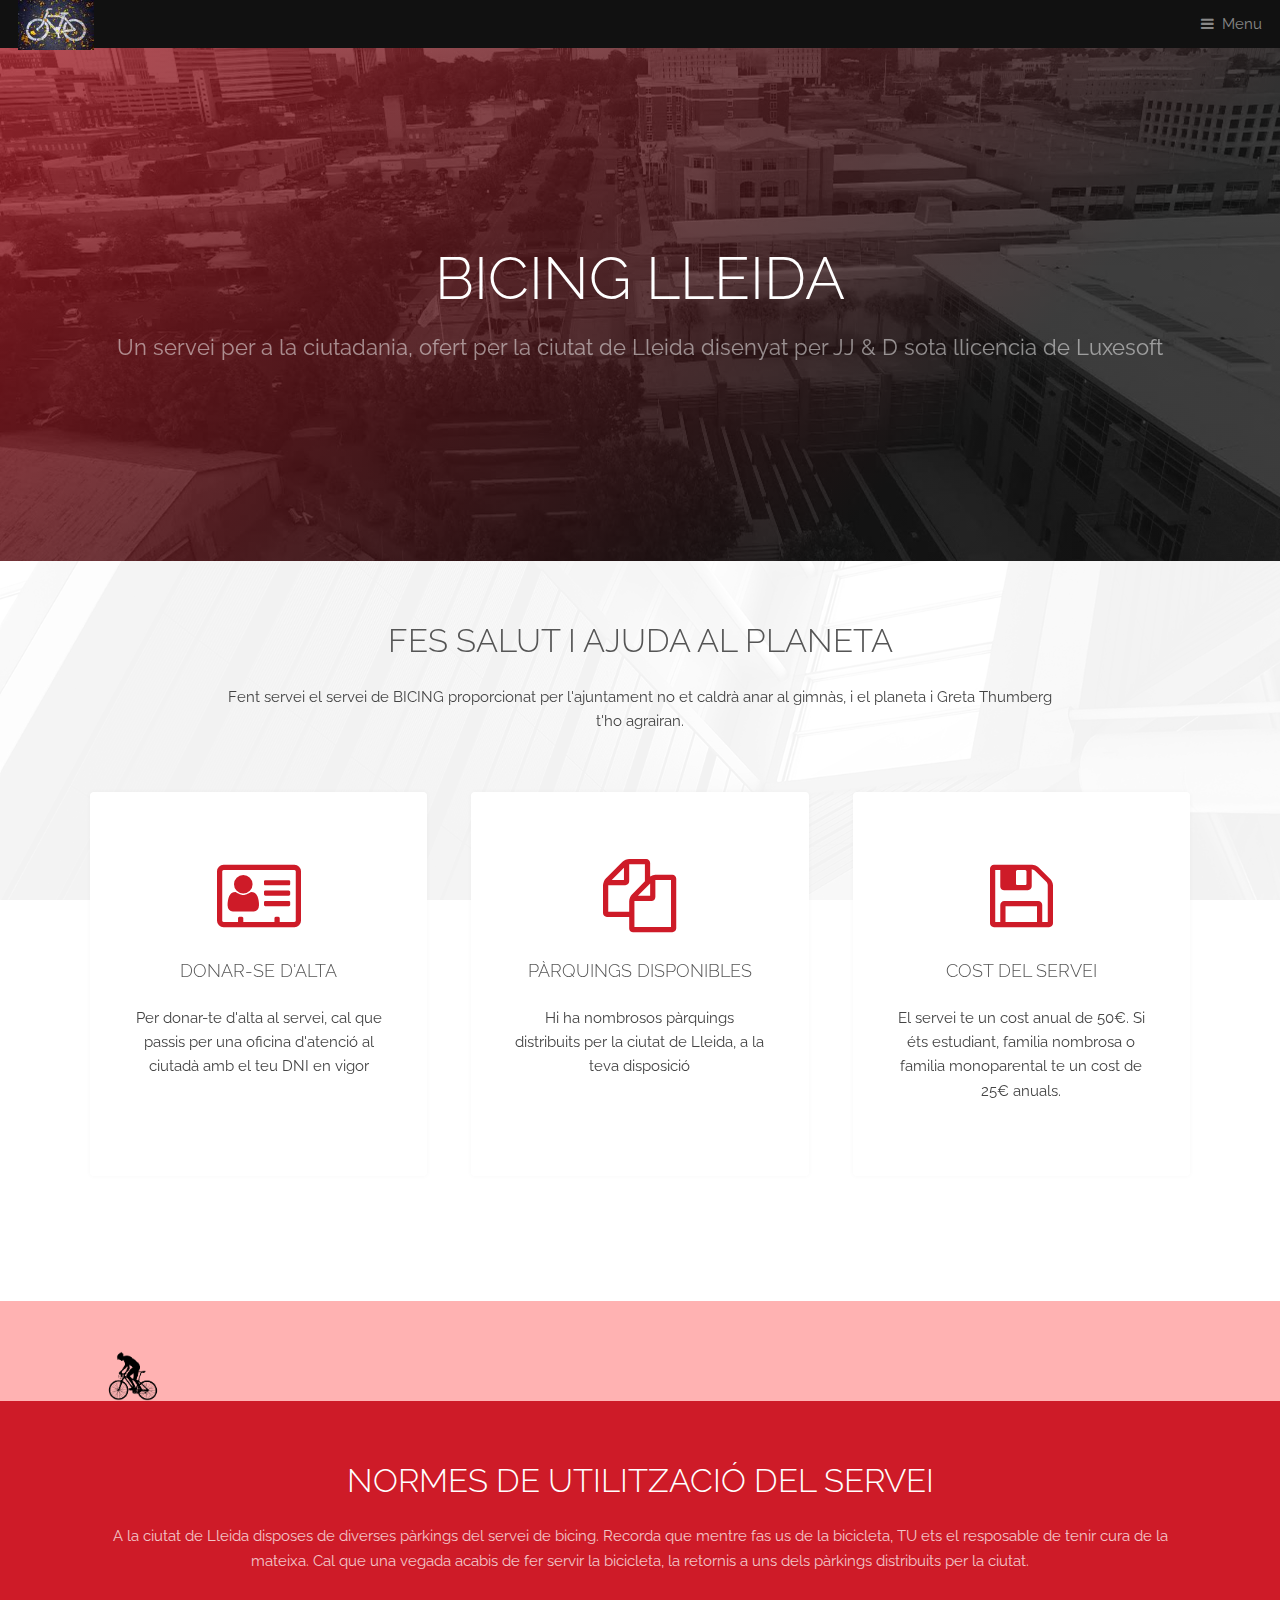
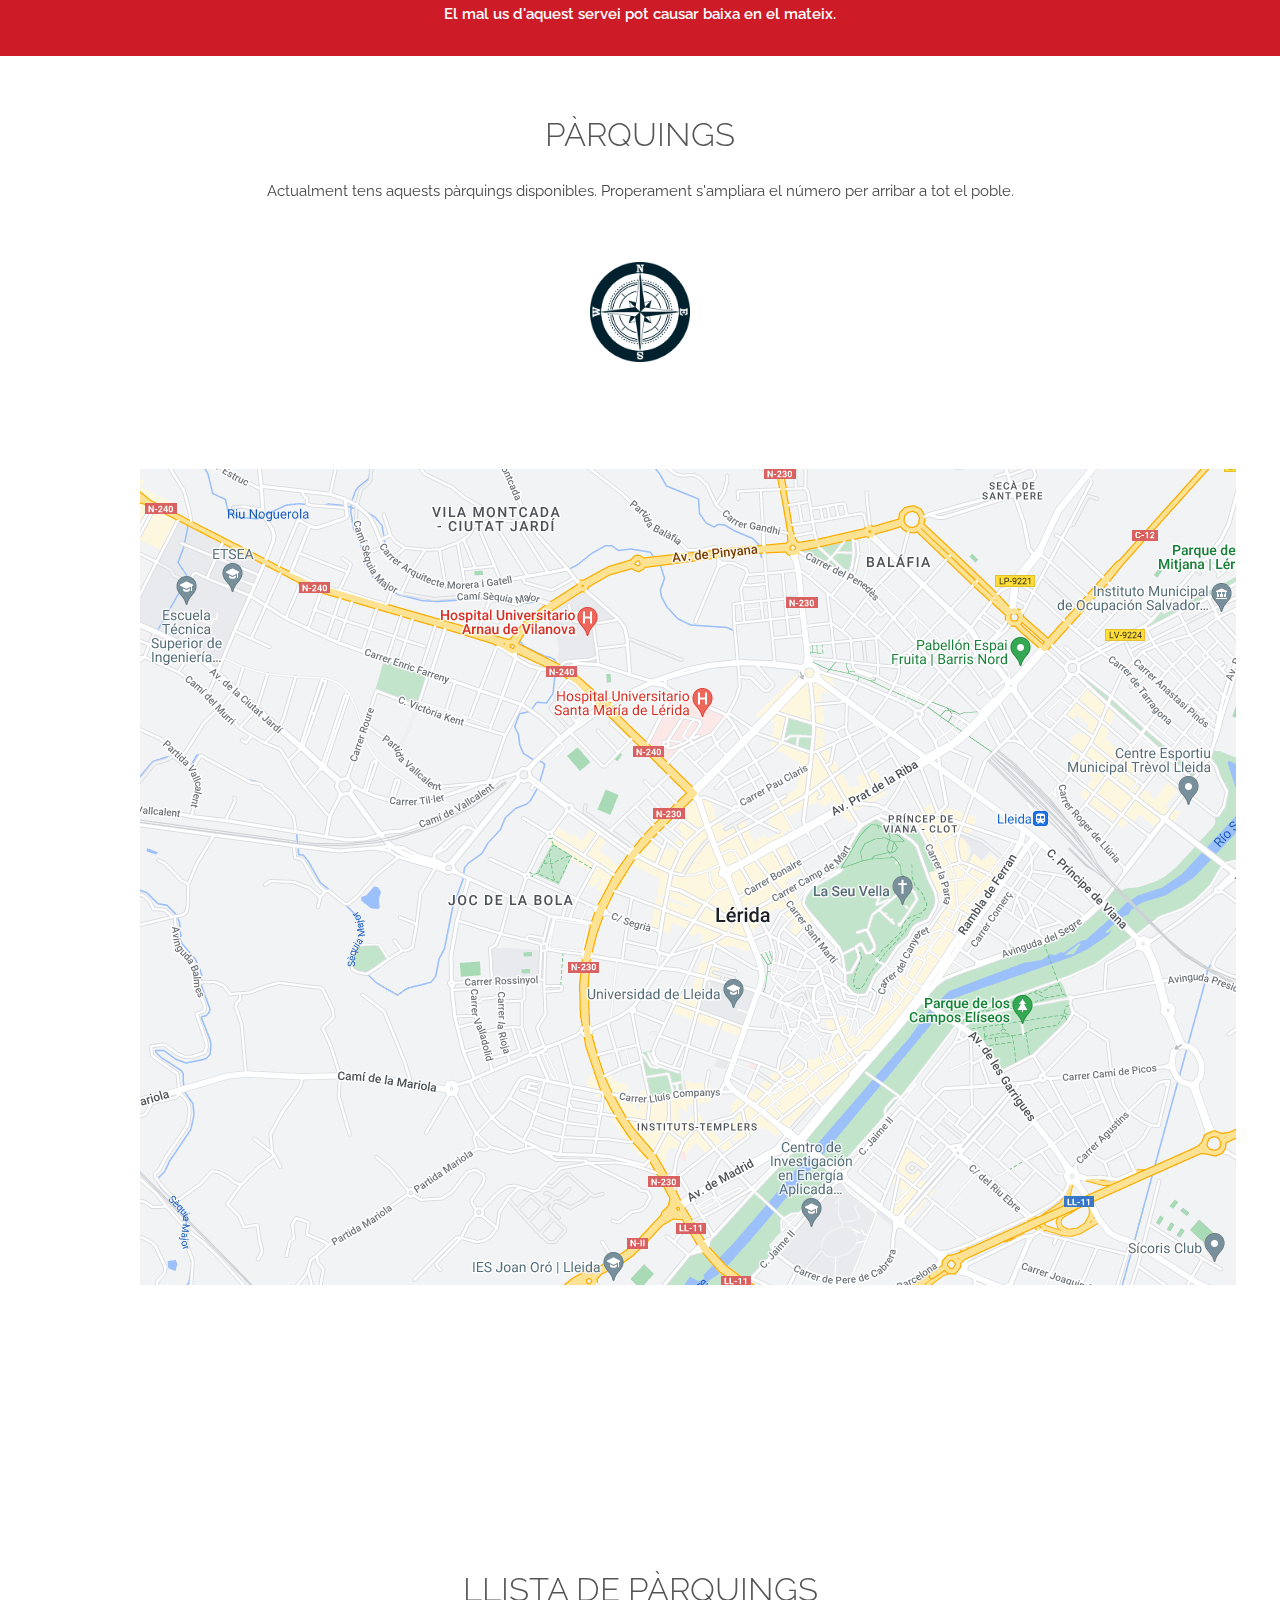
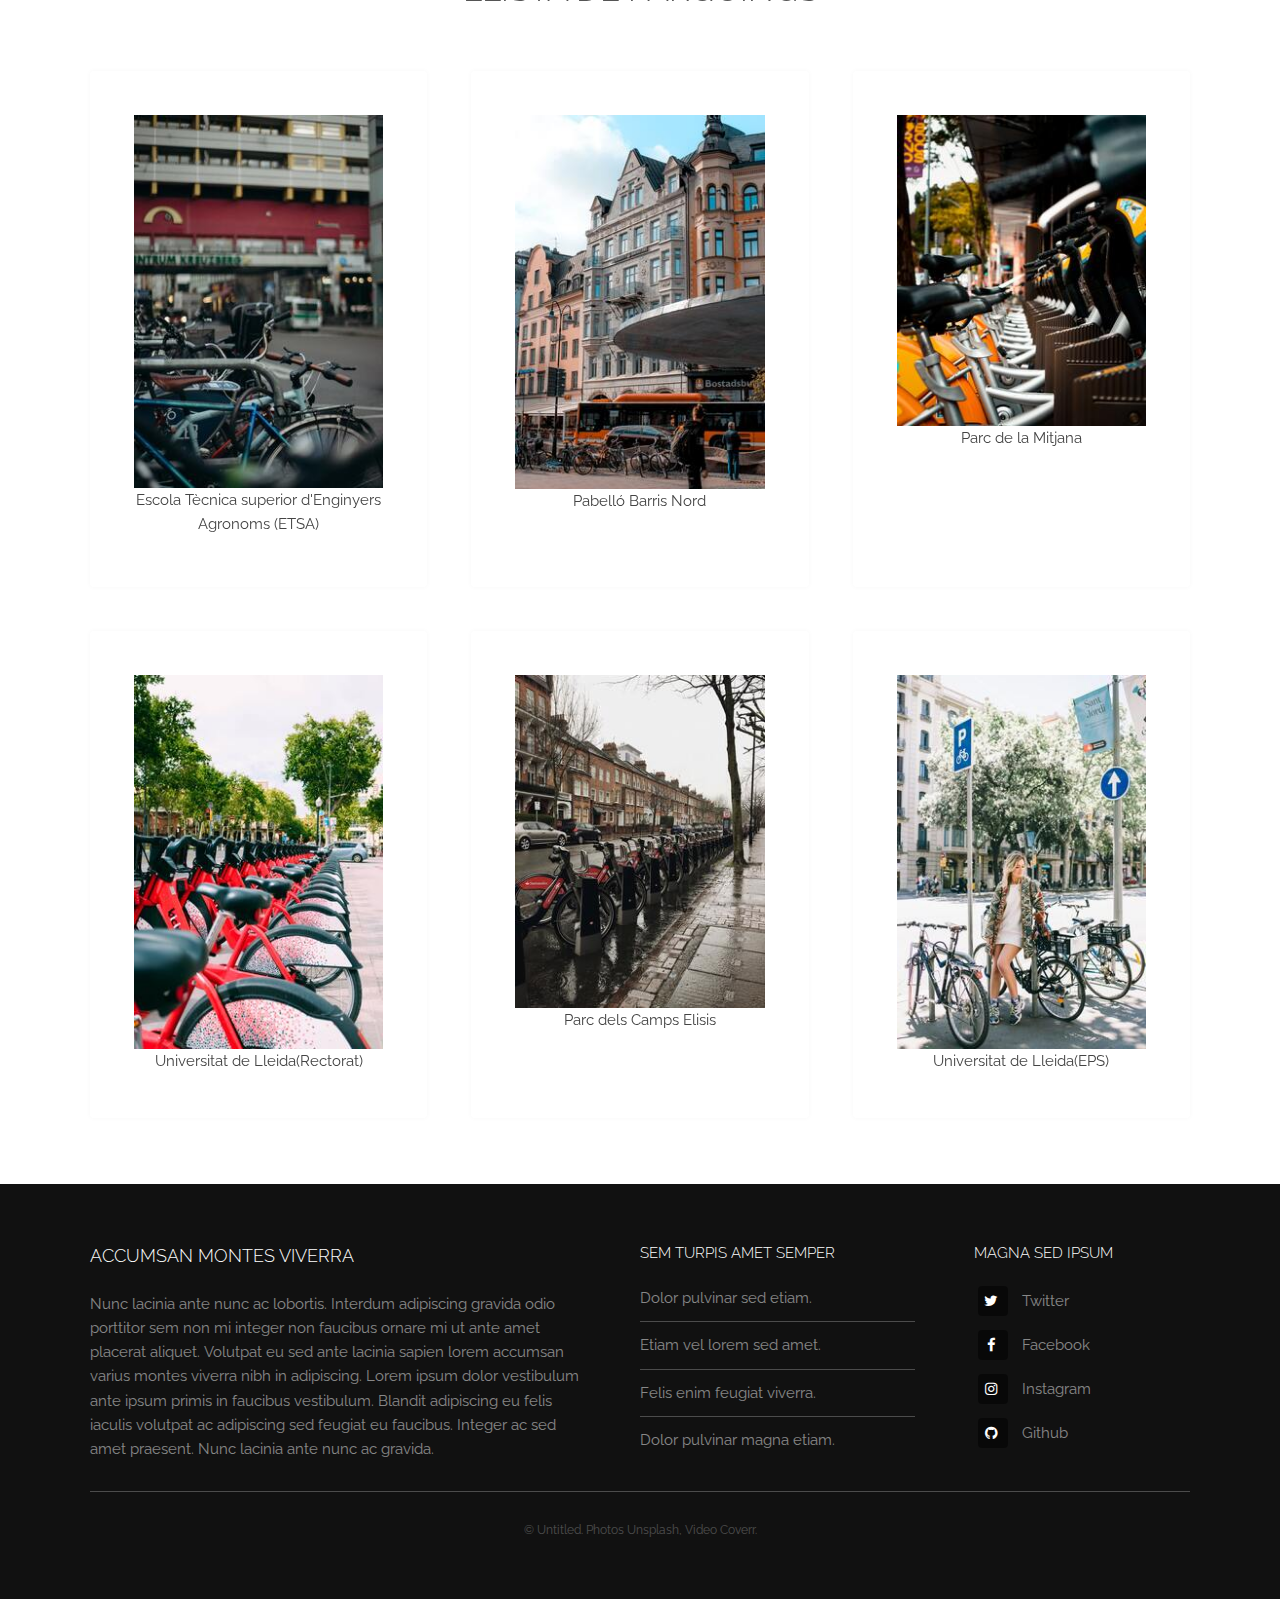
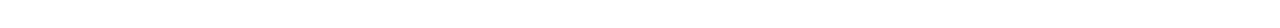
==== commit aa4c95c8: "fet" ====
--- a/Industrious/index.html
+++ b/Industrious/index.html
@@ -169,6 +169,10 @@
 						  </script>
 					</div>
 
+					<header class="special">
+						<h2>Llista de Pàrquings</h2>
+					</header>
+
 					<div class="testimonials">
 						<section>
 							<div class="content">
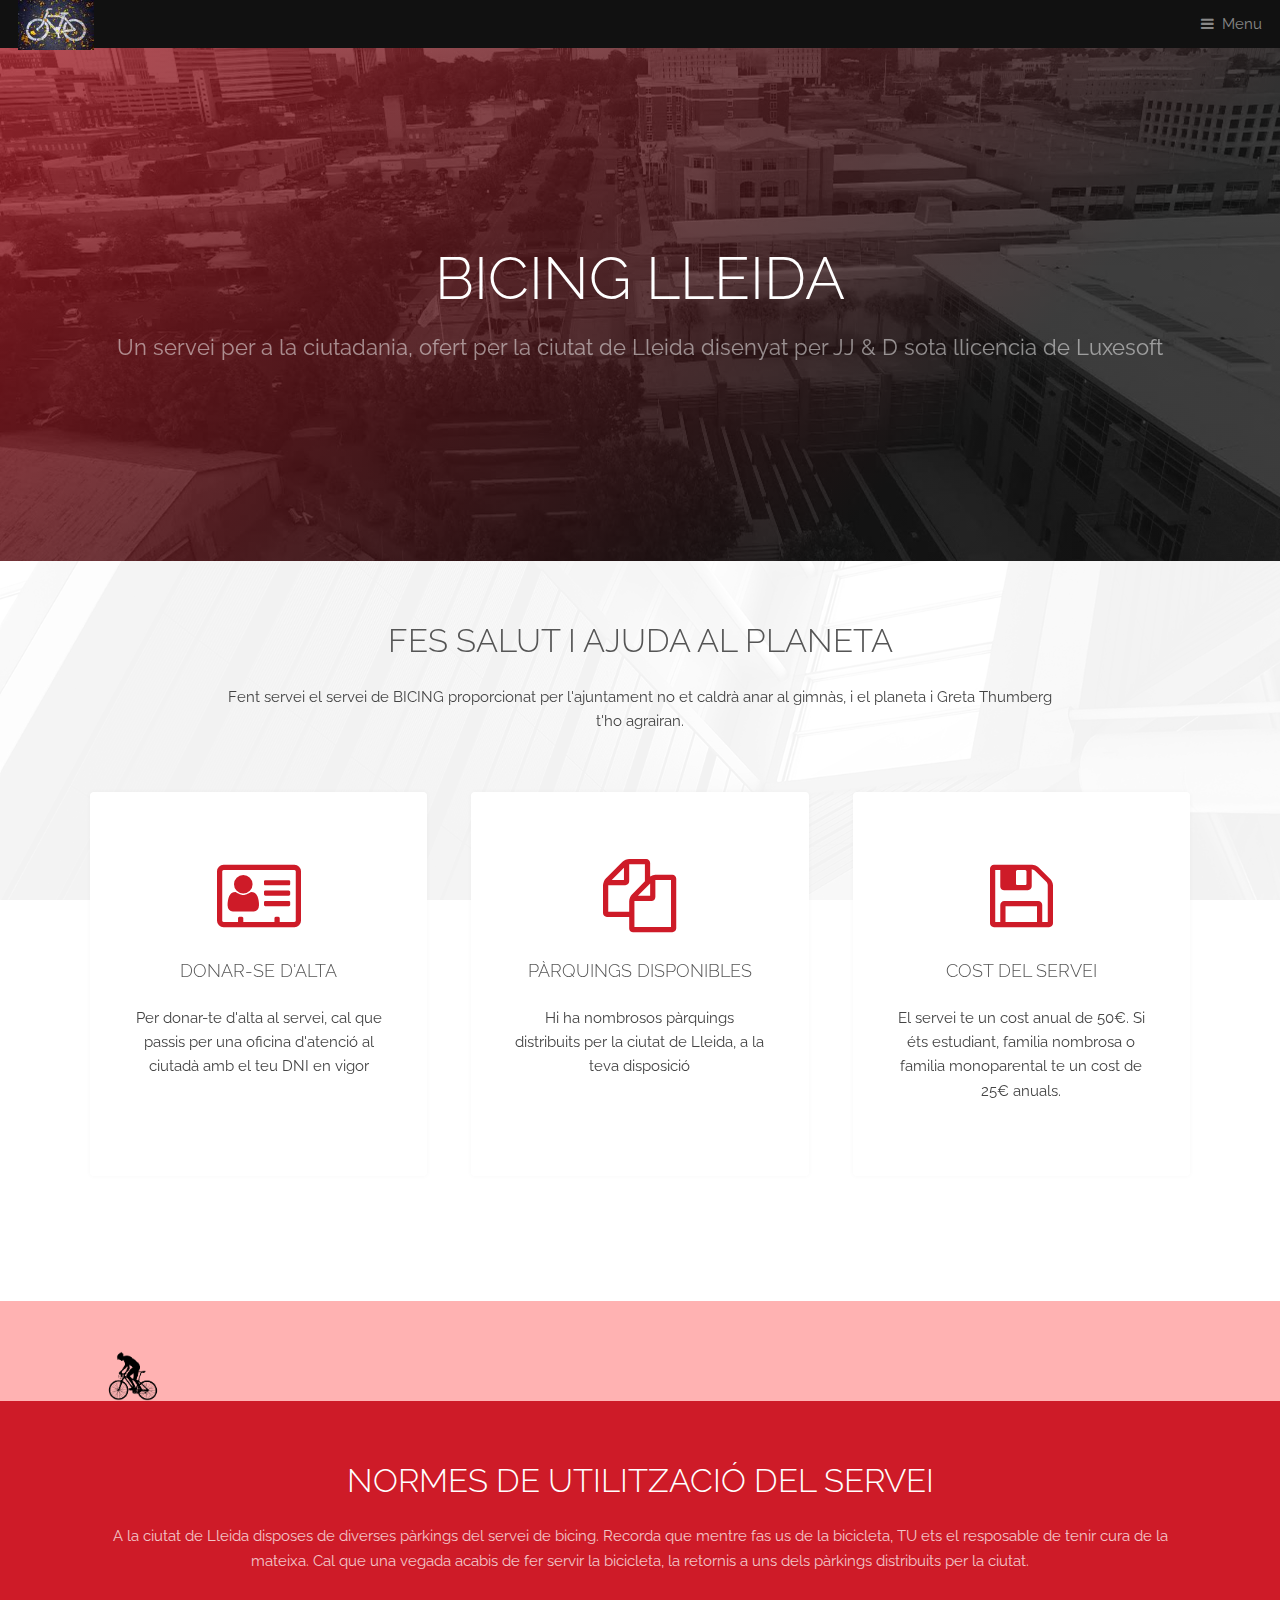
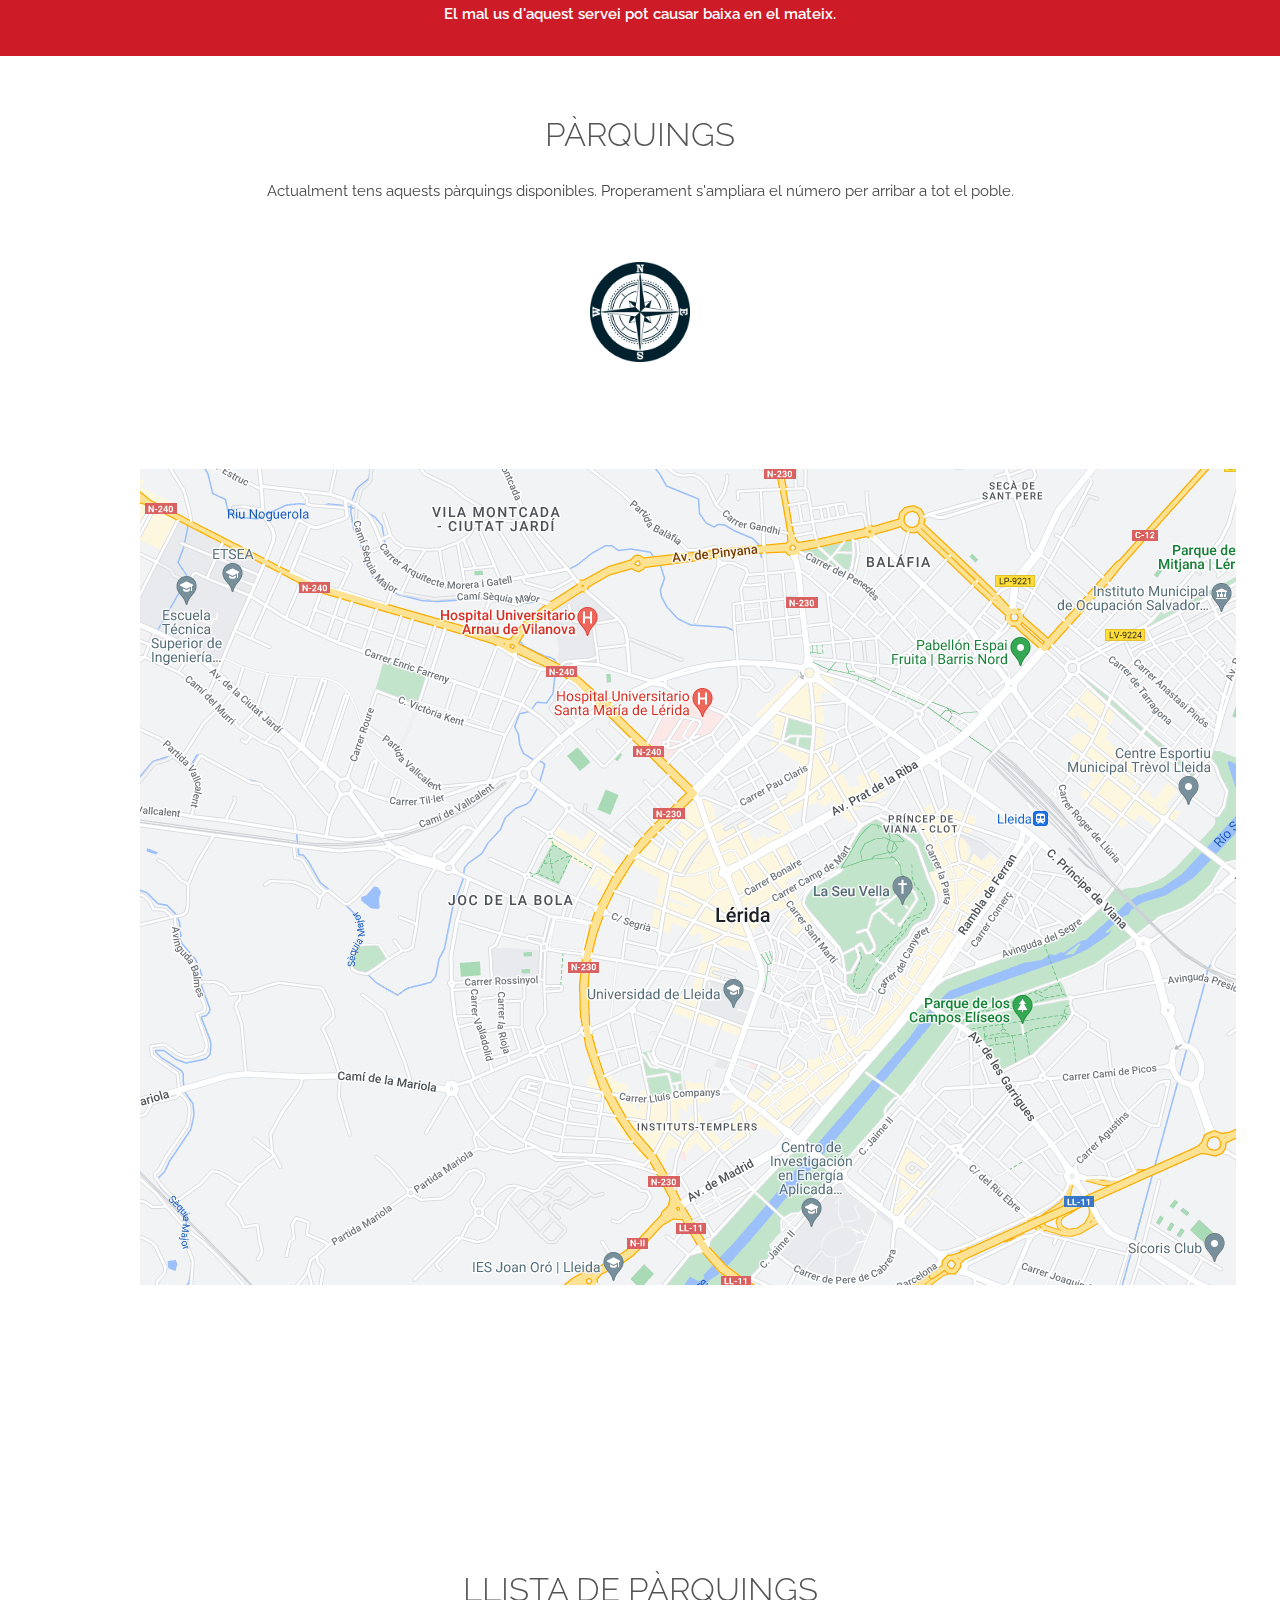
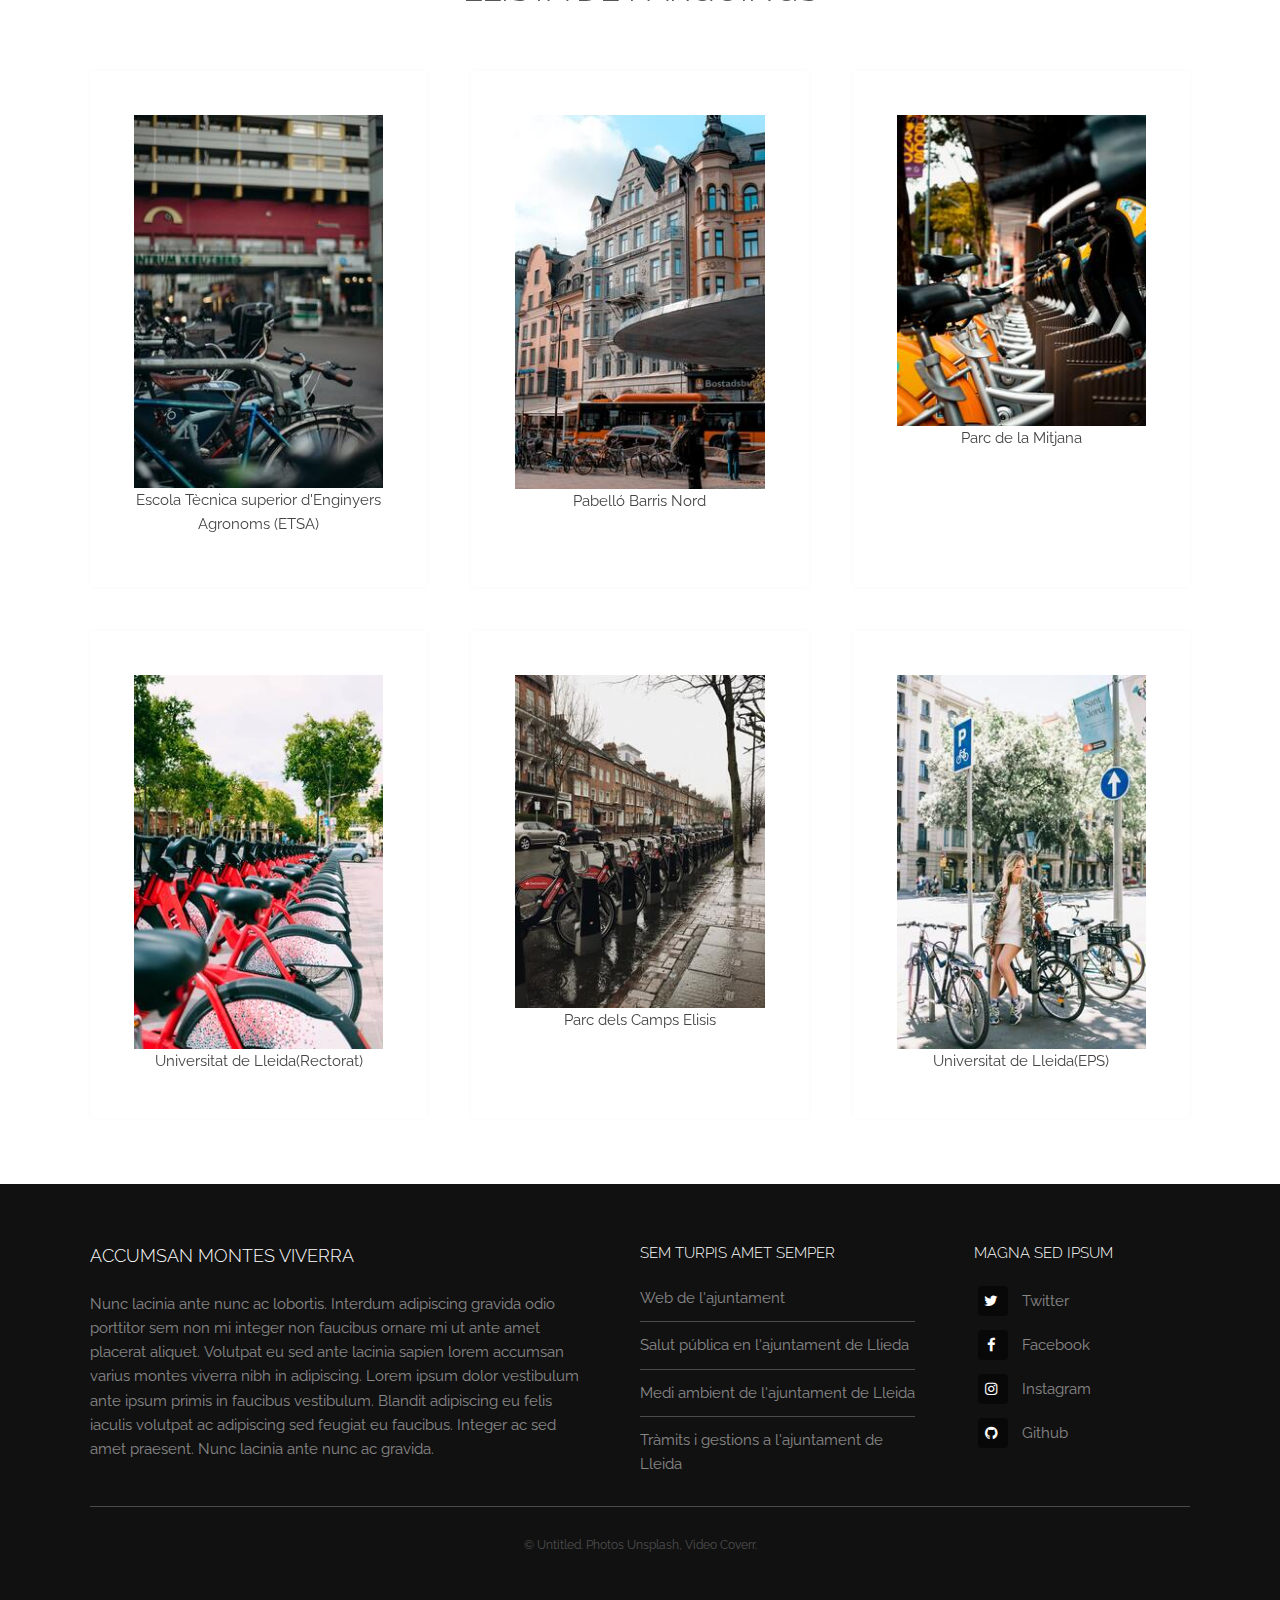
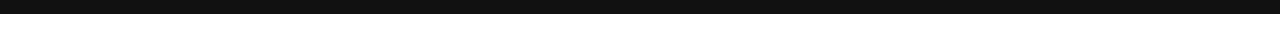
==== commit 32c5c1b0: "fin" ====
--- a/Industrious/index.html
+++ b/Industrious/index.html
@@ -263,10 +263,10 @@
 						<section>
 							<h4>Sem turpis amet semper</h4>
 							<ul class="alt">
-								<li><a href="#">Dolor pulvinar sed etiam.</a></li>
-								<li><a href="#">Etiam vel lorem sed amet.</a></li>
-								<li><a href="#">Felis enim feugiat viverra.</a></li>
-								<li><a href="#">Dolor pulvinar magna etiam.</a></li>
+								<li><a href="https://mobilitat.paeria.cat/movilidad/mover-me-con-bicicleta">Web de l'ajuntament</a></li>
+								<li><a href="https://mobilitat.paeria.cat/movilidad/mover-me-con-bicicleta">Salut pública en l'ajuntament de Llieda</a></li>
+								<li><a href="https://mobilitat.paeria.cat/movilidad/mover-me-con-bicicleta">Medi ambient de l'ajuntament de Lleida</a></li>
+								<li><a href="https://mobilitat.paeria.cat/movilidad/mover-me-con-bicicleta">Tràmits i gestions a l'ajuntament de Lleida</a></li>
 							</ul>
 						</section>
 						<section>
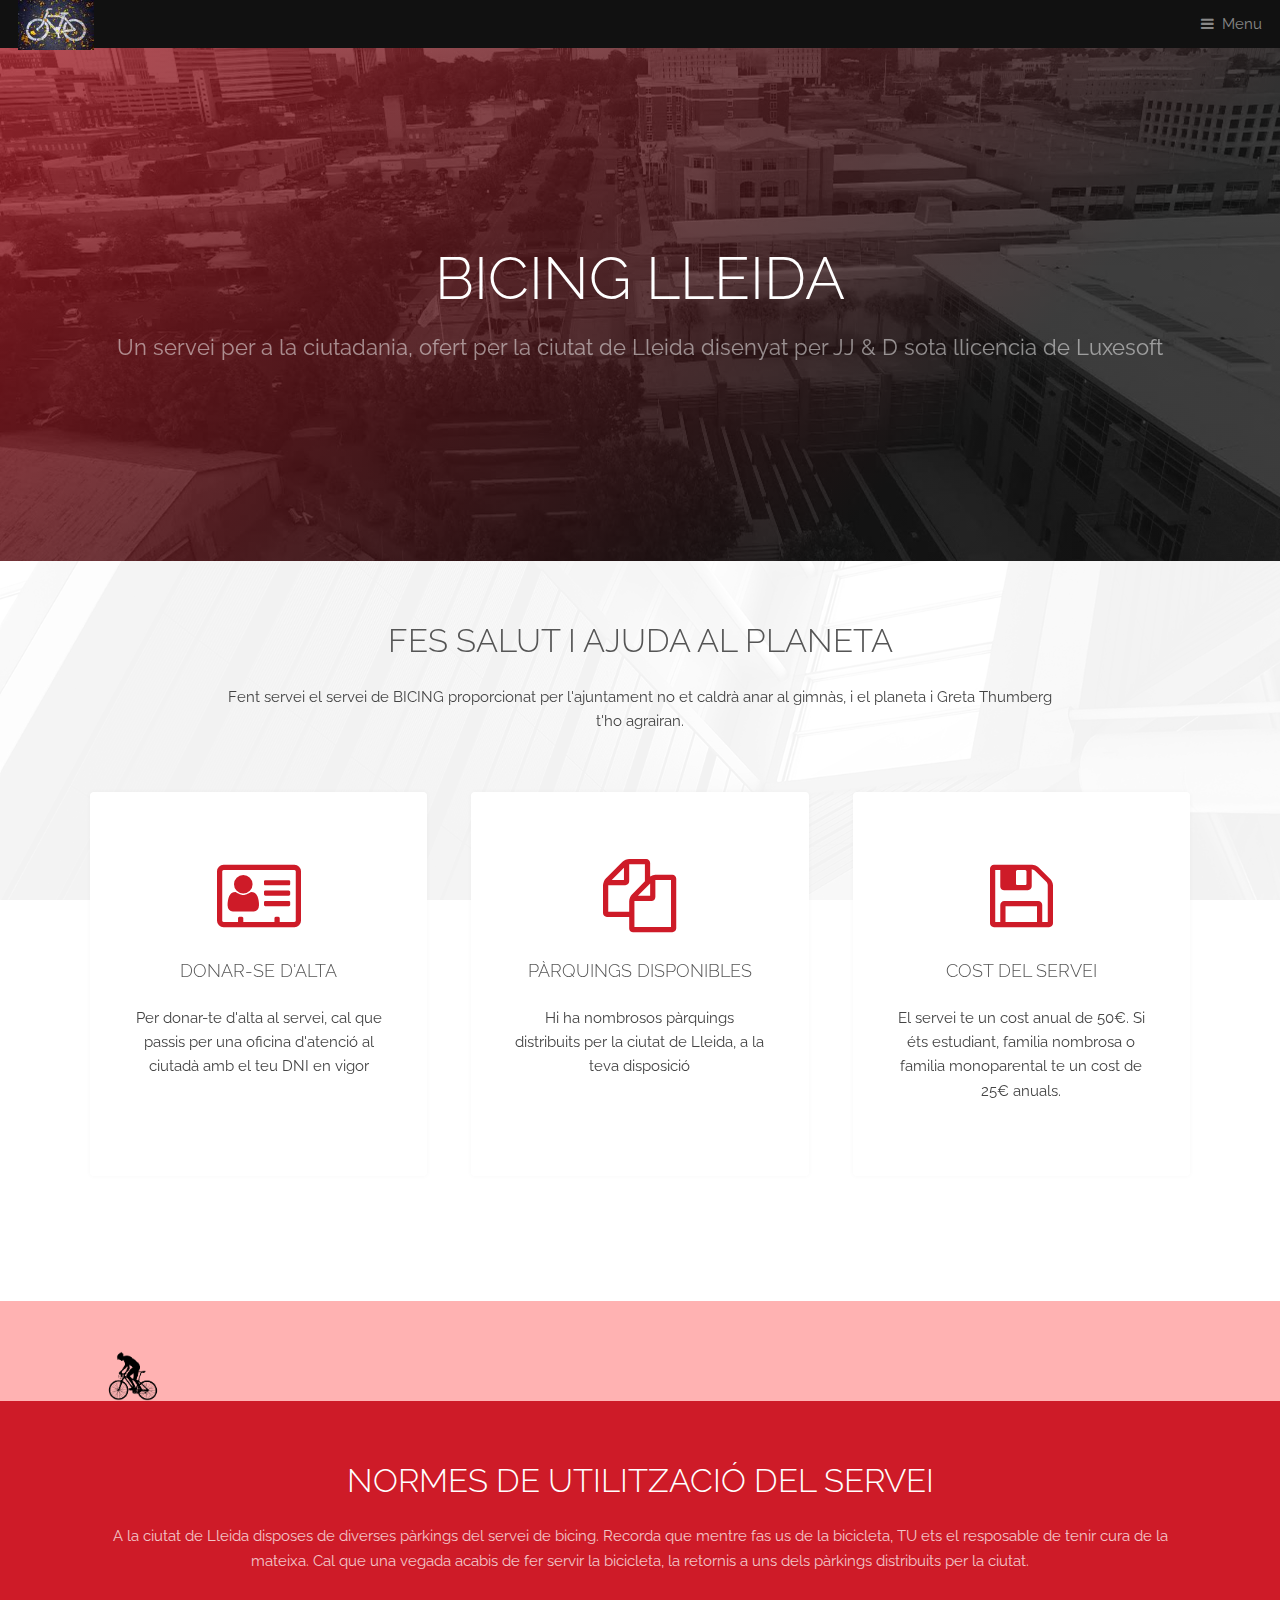
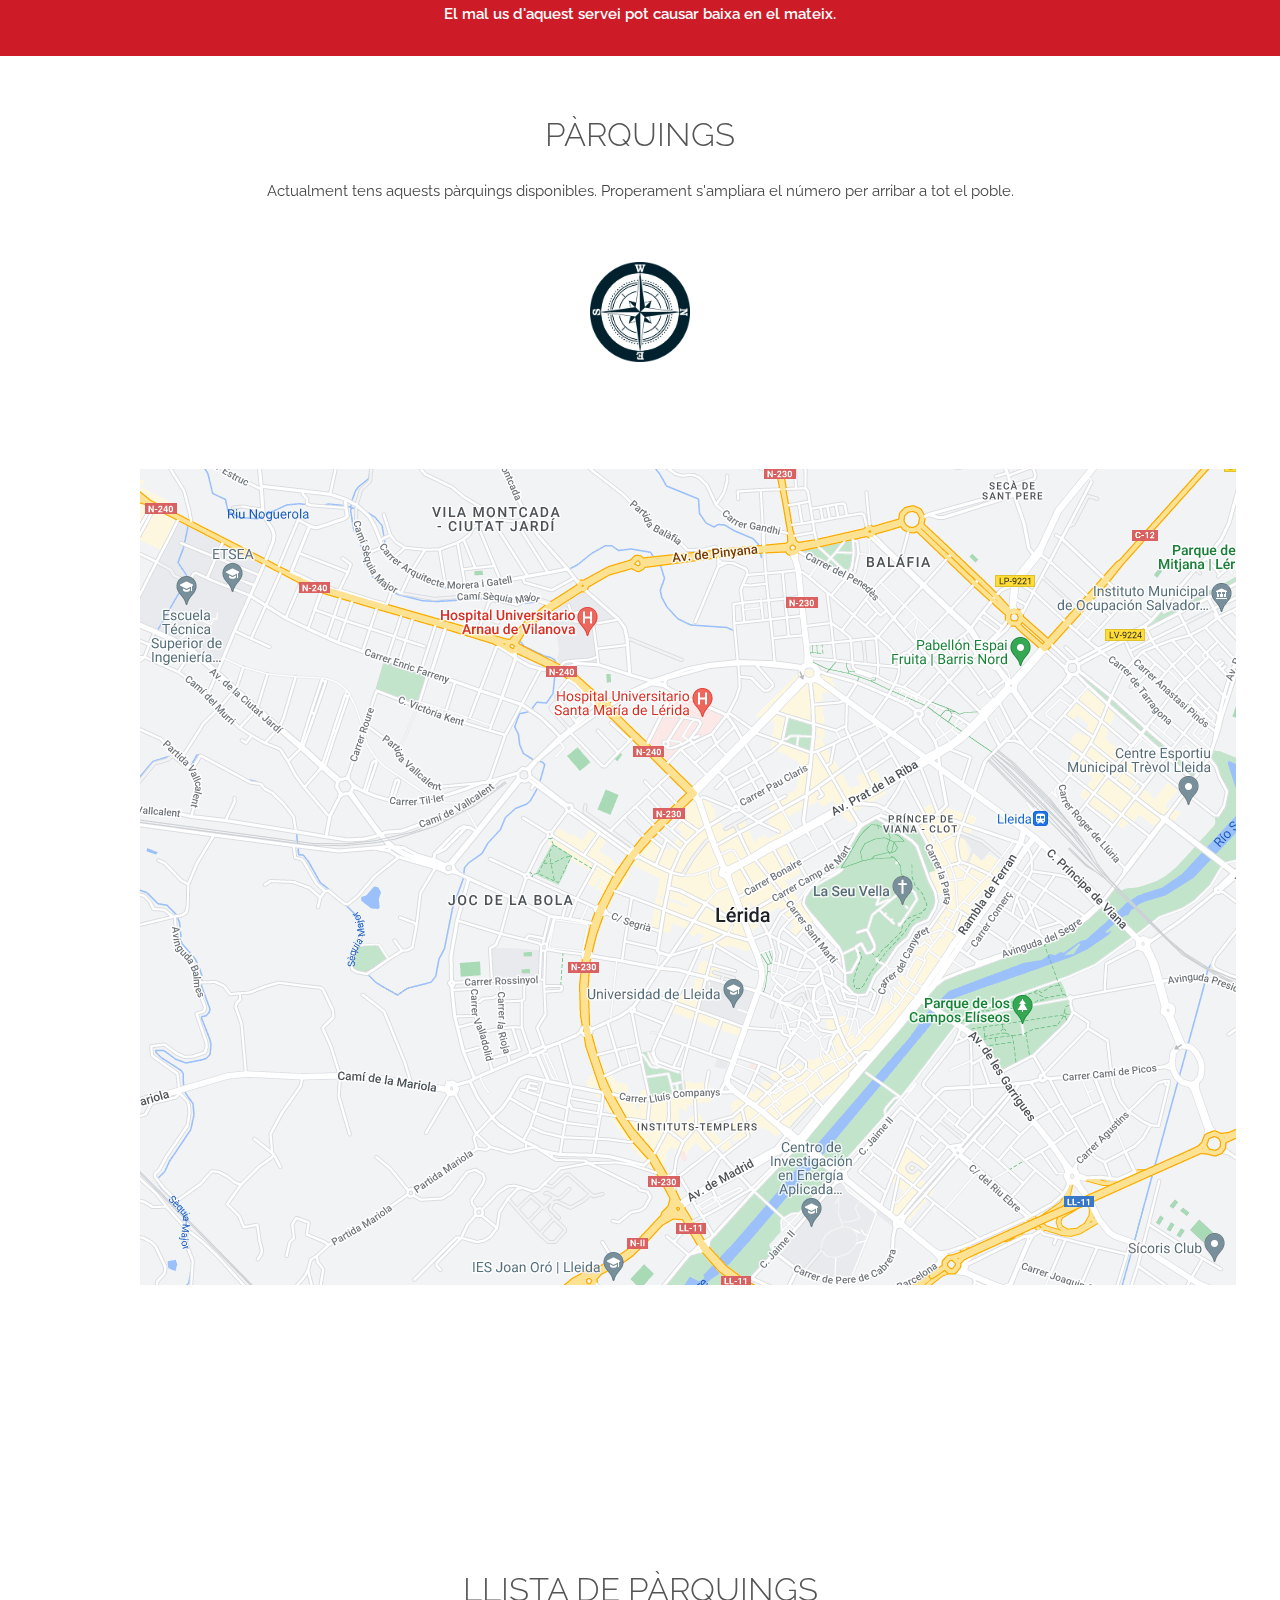
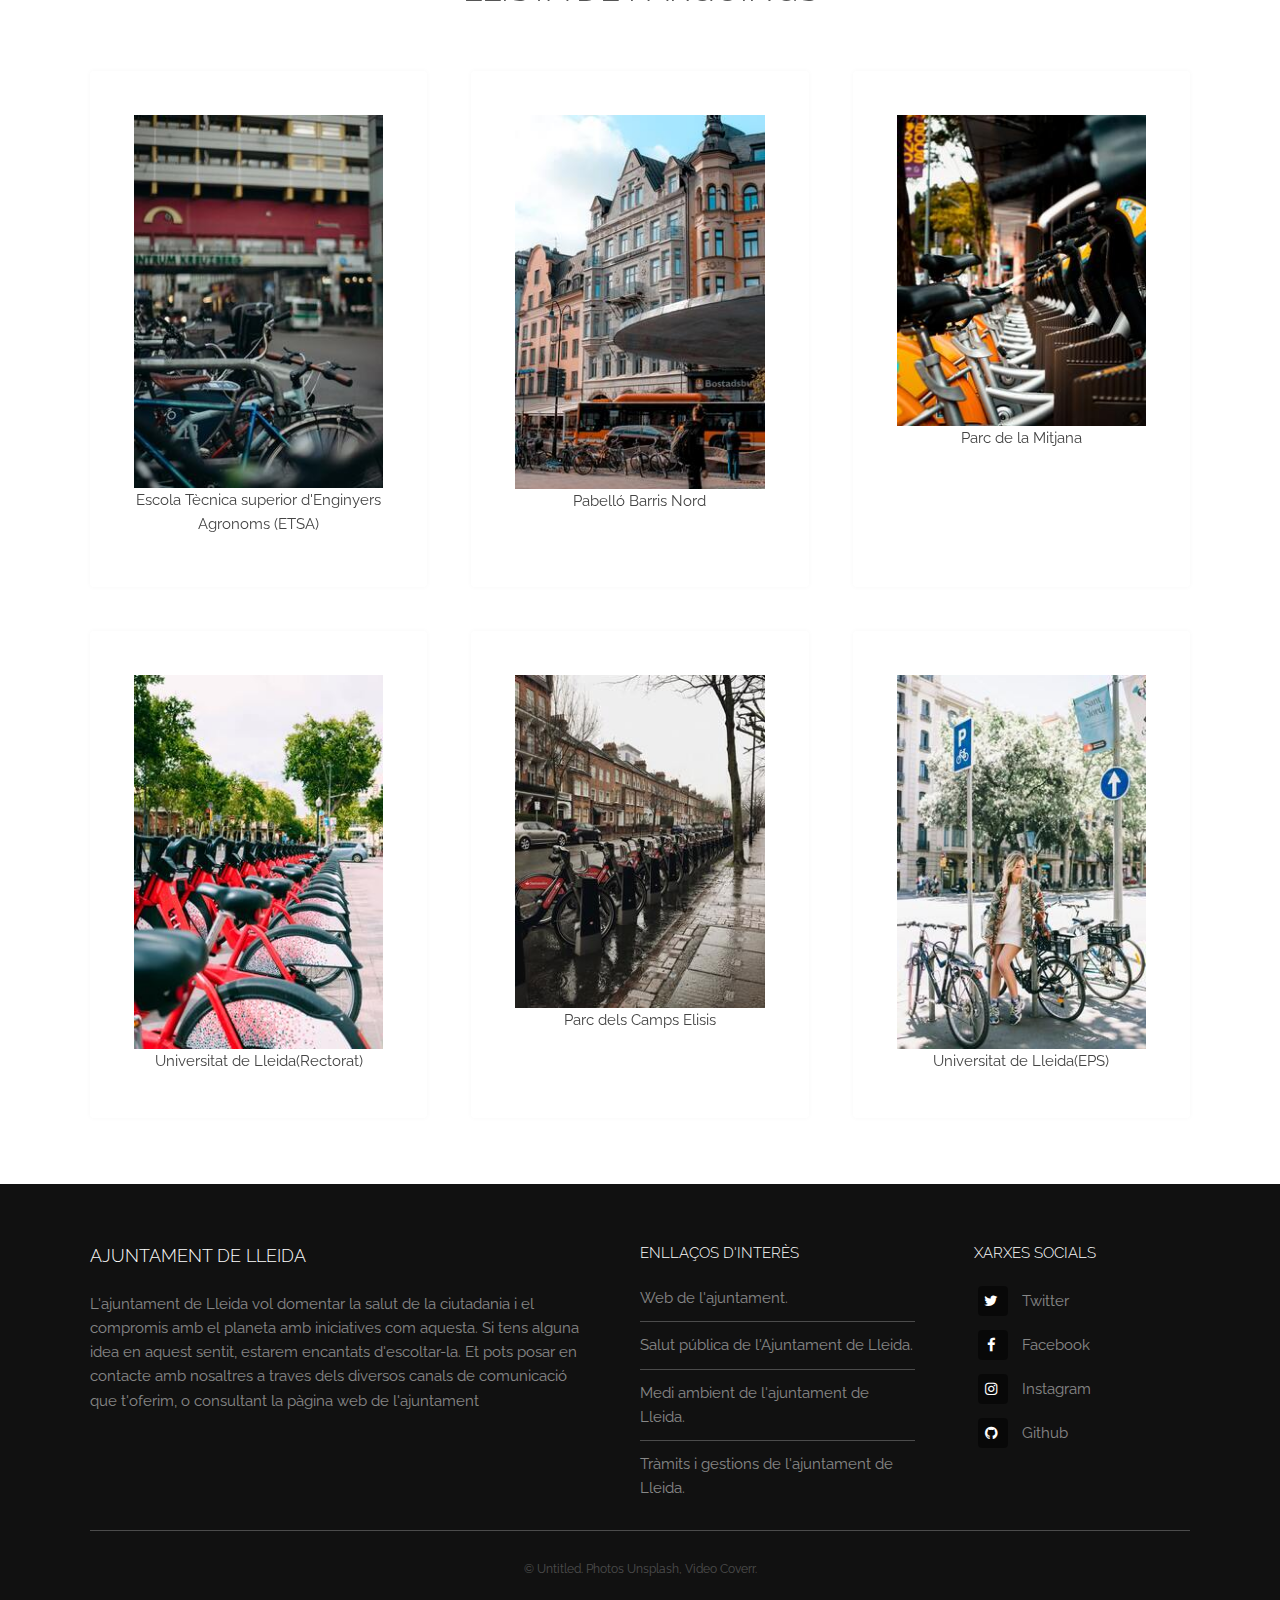
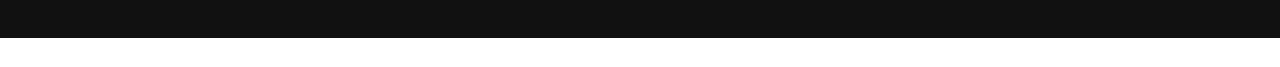
==== commit d3a0308d: "final" ====
--- a/Industrious/index.html
+++ b/Industrious/index.html
@@ -119,8 +119,10 @@
 					<div class='center-screen'>
 						<div id="compass">
 							<img src="images/compass.png" height="100px" width="100px" id="fotocompass">
+							
 							<script>
 								var imagen = document.getElementById('fotocompass');
+								
 							
 								window.addEventListener('mousemove', function(event) {
 								  var x = event.clientX - imagen.offsetLeft - imagen.offsetWidth/2;
@@ -257,25 +259,25 @@
 				<div class="inner">
 					<div class="content">
 						<section>
-							<h3>Accumsan montes viverra</h3>
-							<p>Nunc lacinia ante nunc ac lobortis. Interdum adipiscing gravida odio porttitor sem non mi integer non faucibus ornare mi ut ante amet placerat aliquet. Volutpat eu sed ante lacinia sapien lorem accumsan varius montes viverra nibh in adipiscing. Lorem ipsum dolor vestibulum ante ipsum primis in faucibus vestibulum. Blandit adipiscing eu felis iaculis volutpat ac adipiscing sed feugiat eu faucibus. Integer ac sed amet praesent. Nunc lacinia ante nunc ac gravida.</p>
-						</section>
-						<section>
-							<h4>Sem turpis amet semper</h4>
+							<h3>AJUNTAMENT DE LLEIDA</h3>
+							<p>L'ajuntament de Lleida vol domentar la salut de la ciutadania i el compromis amb el planeta amb iniciatives com aquesta. Si tens alguna idea en aquest sentit, estarem encantats d'escoltar-la. Et pots posar en contacte amb nosaltres a traves dels diversos canals de comunicació que t'oferim, o consultant la pàgina web de l'ajuntament</p>
+						</section>
+						<section>
+							<h4>ENLLAÇOS D'INTERÈS</h4>
 							<ul class="alt">
-								<li><a href="https://mobilitat.paeria.cat/movilidad/mover-me-con-bicicleta">Web de l'ajuntament</a></li>
-								<li><a href="https://mobilitat.paeria.cat/movilidad/mover-me-con-bicicleta">Salut pública en l'ajuntament de Llieda</a></li>
-								<li><a href="https://mobilitat.paeria.cat/movilidad/mover-me-con-bicicleta">Medi ambient de l'ajuntament de Lleida</a></li>
-								<li><a href="https://mobilitat.paeria.cat/movilidad/mover-me-con-bicicleta">Tràmits i gestions a l'ajuntament de Lleida</a></li>
+								<li><a href="https://www.paeria.cat/">Web de l'ajuntament.</a></li>
+								<li><a href="https://salutpublica.paeria.cat/">Salut pública de l'Ajuntament de Lleida.</a></li>
+								<li><a href="https://urbanisme.paeria.cat/sostenibilitat/informacio-ambiental-de-lleida/activitats-amb-incidencia-ambiental">Medi ambient de l'ajuntament de Lleida.</a></li>
+								<li><a href="https://seu.paeria.cat/">Tràmits i gestions de l'ajuntament de Lleida.</a></li>
 							</ul>
 						</section>
 						<section>
-							<h4>Magna sed ipsum</h4>
+							<h4>XARXES SOCIALS</h4>
 							<ul class="plain">
-								<li><a href="#"><i class="icon fa-twitter">&nbsp;</i>Twitter</a></li>
-								<li><a href="#"><i class="icon fa-facebook">&nbsp;</i>Facebook</a></li>
-								<li><a href="#"><i class="icon fa-instagram">&nbsp;</i>Instagram</a></li>
-								<li><a href="#"><i class="icon fa-github">&nbsp;</i>Github</a></li>
+								<li><a href="https://twitter.com/paerialleida"><i class="icon fa-twitter">&nbsp;</i>Twitter</a></li>
+								<li><a href="https://www.facebook.com/ajuntamentdelleida/?locale=ca_ES"><i class="icon fa-facebook">&nbsp;</i>Facebook</a></li>
+								<li><a href="https://www.instagram.com/ajuntamentdelleida/?hl=es"><i class="icon fa-instagram">&nbsp;</i>Instagram</a></li>
+								<li><a href="https://github.com/AjuntamentdeBarcelona"><i class="icon fa-github">&nbsp;</i>Github</a></li>
 							</ul>
 						</section>
 					</div>
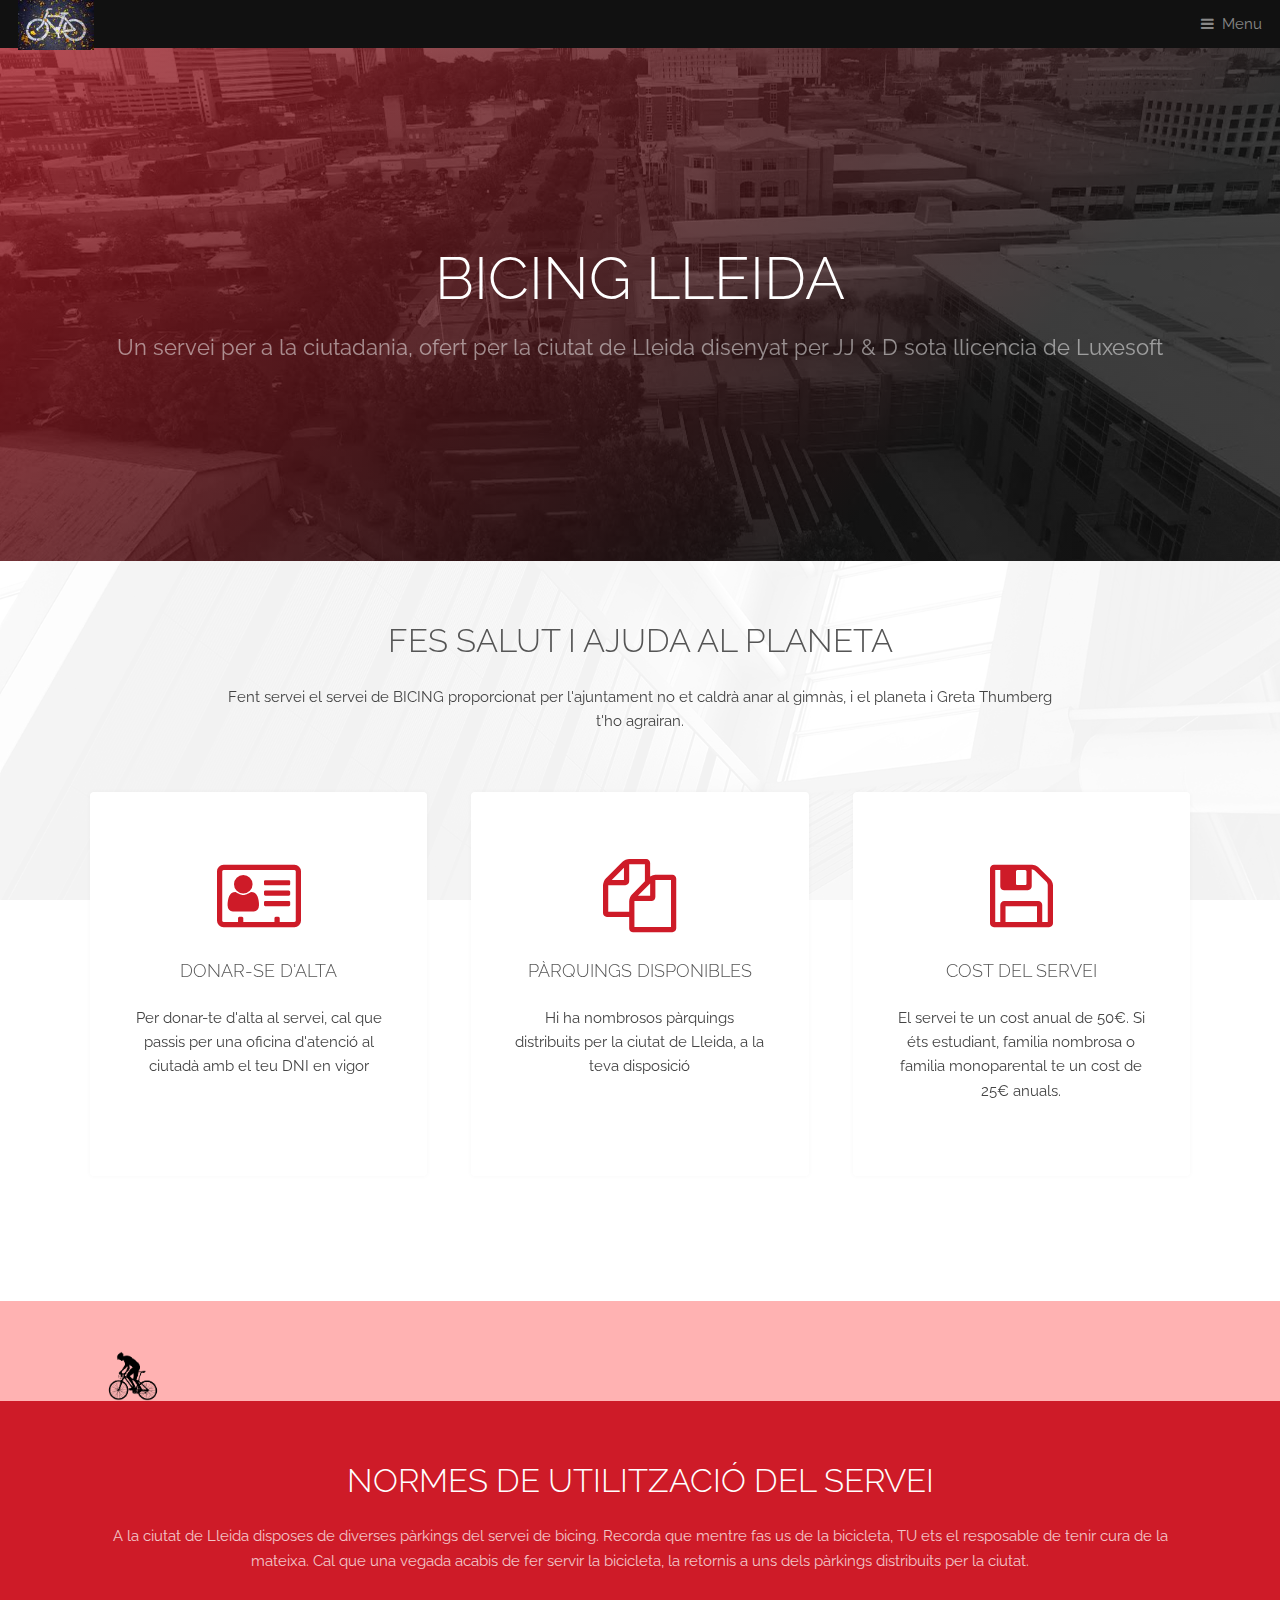
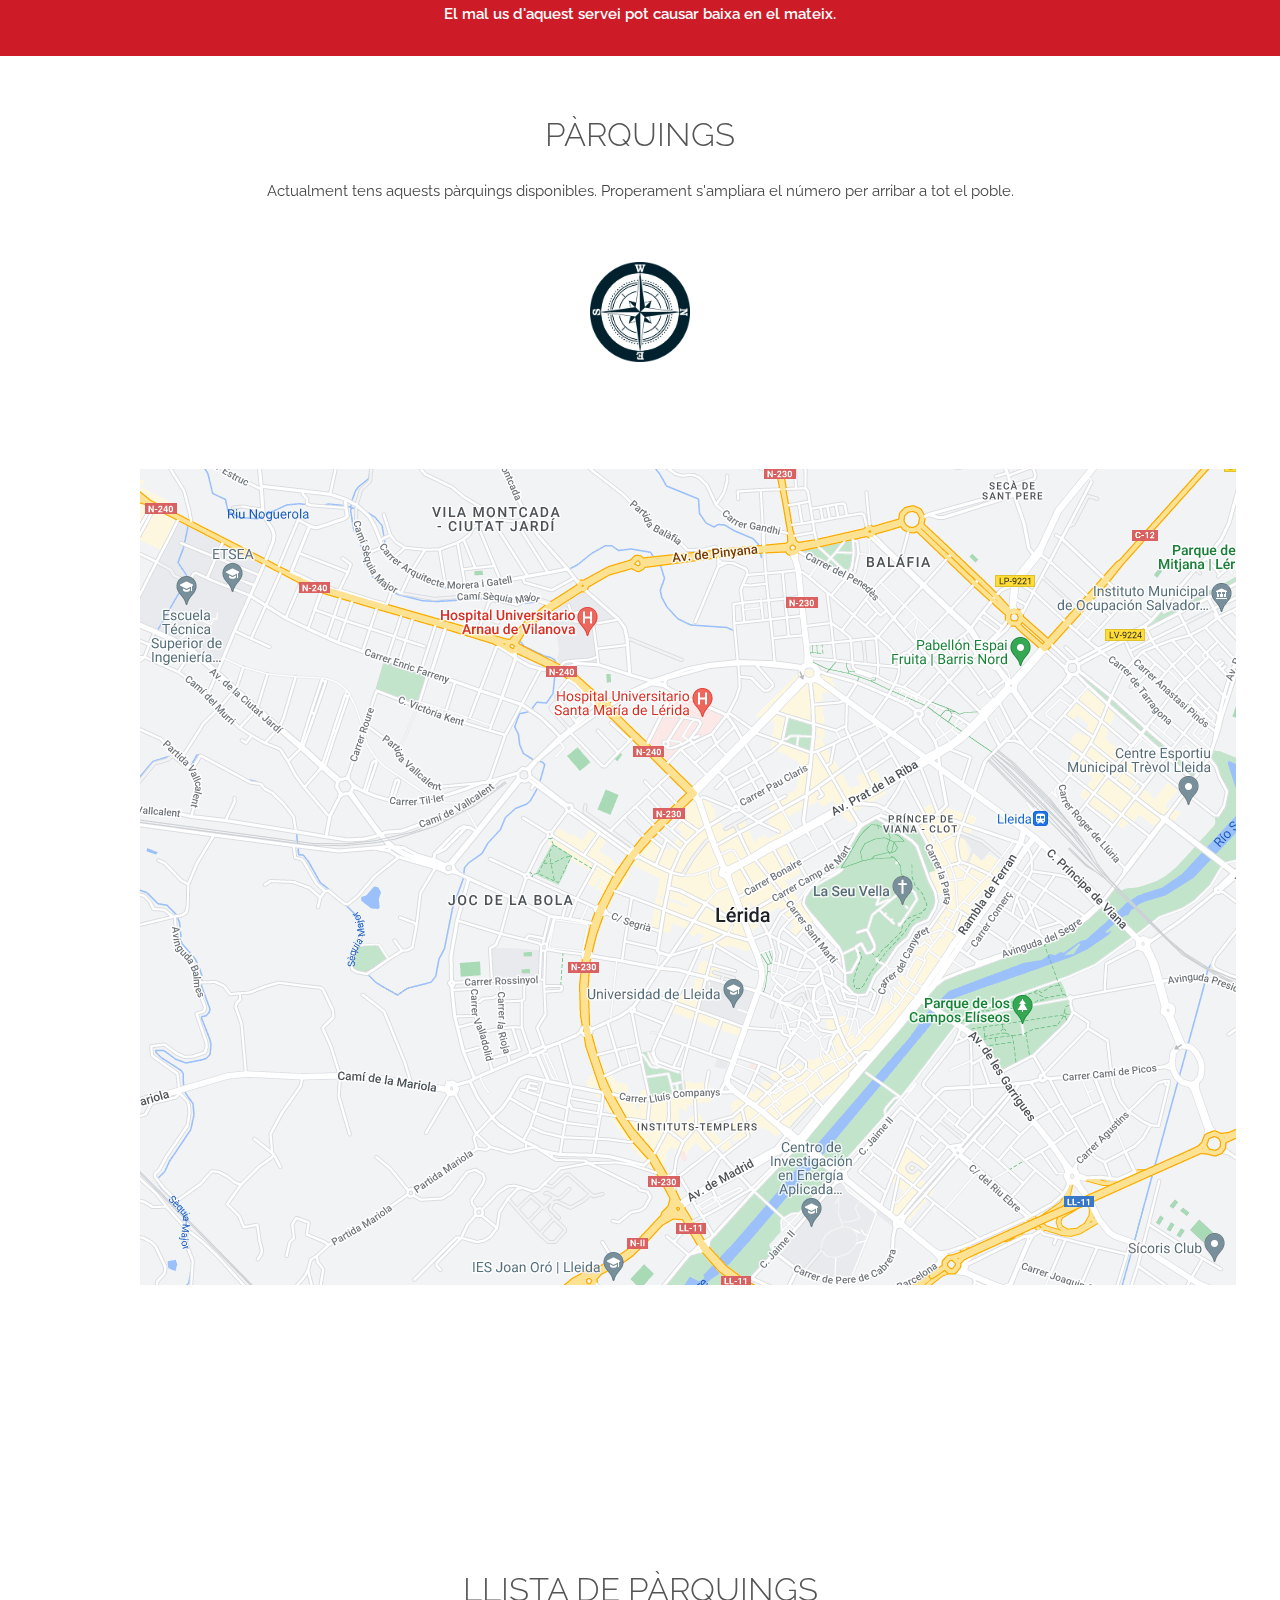
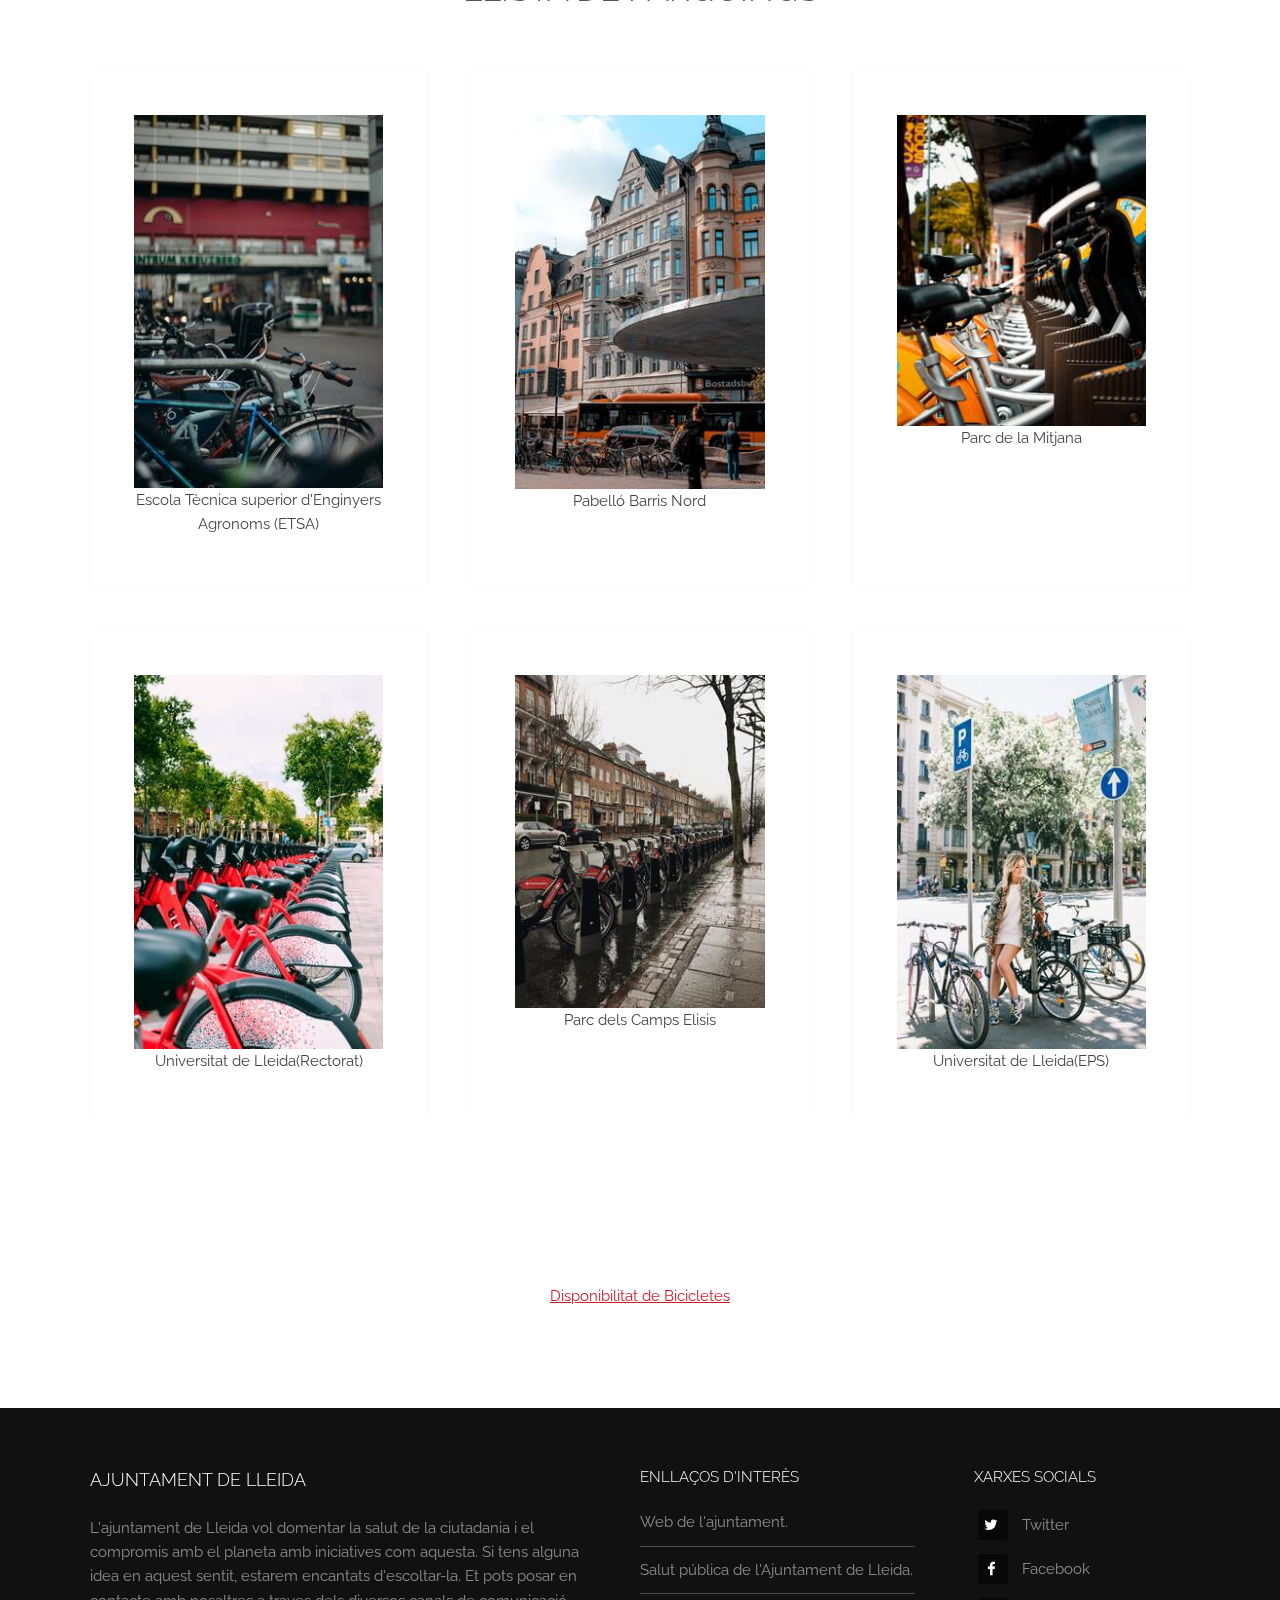
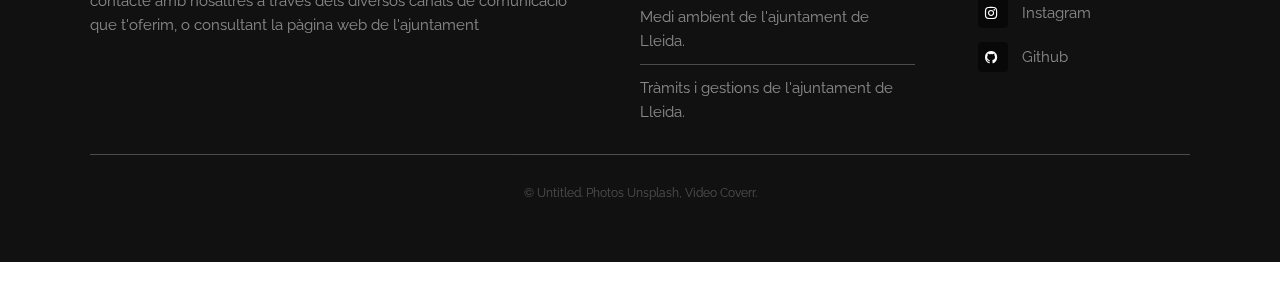
==== commit 4f9e0b4a: "ei ei ei ei ei ei ei ei petita Paula com astas" ====
--- a/Industrious/index.html
+++ b/Industrious/index.html
@@ -33,6 +33,7 @@
 					<li><a href="#desc">Descripció</a></li>
 					<li><a href="#cta">Normes</a></li>
 					<li><a href="#parking">Pàrkings</a></li>
+					<li><a href="GESTIÓ/gestió.html">Disponibilitat</a></li>
 				</ul>
 			</nav>
 
@@ -253,6 +254,13 @@
 					</div>
 				</div>
 			</section>
+			<div class="center-screen" style="margin: 100px;">
+				<a href="GESTIÓ/gestió.html" style="text-align: center;">Disponibilitat de Bicicletes</a>
+			</div>
+
+
+			
+
 
 		<!-- Footer -->
 			<footer id="footer">
@@ -287,6 +295,8 @@
 				</div>
 			</footer>
 
+		
+
 		<!-- Scripts -->
 			<script src="assets/js/jquery.min.js"></script>
 			<script src="assets/js/browser.min.js"></script>
--- a/Industrious/assets/css/main.css
+++ b/Industrious/assets/css/main.css
@@ -2847,6 +2847,9 @@
   background-color: rgba(255, 0, 0, 0.3);
   padding: 50px;
 }
+#bici:hover {
+  cursor: w-resize;
+}
 
 
 /*image1*/
